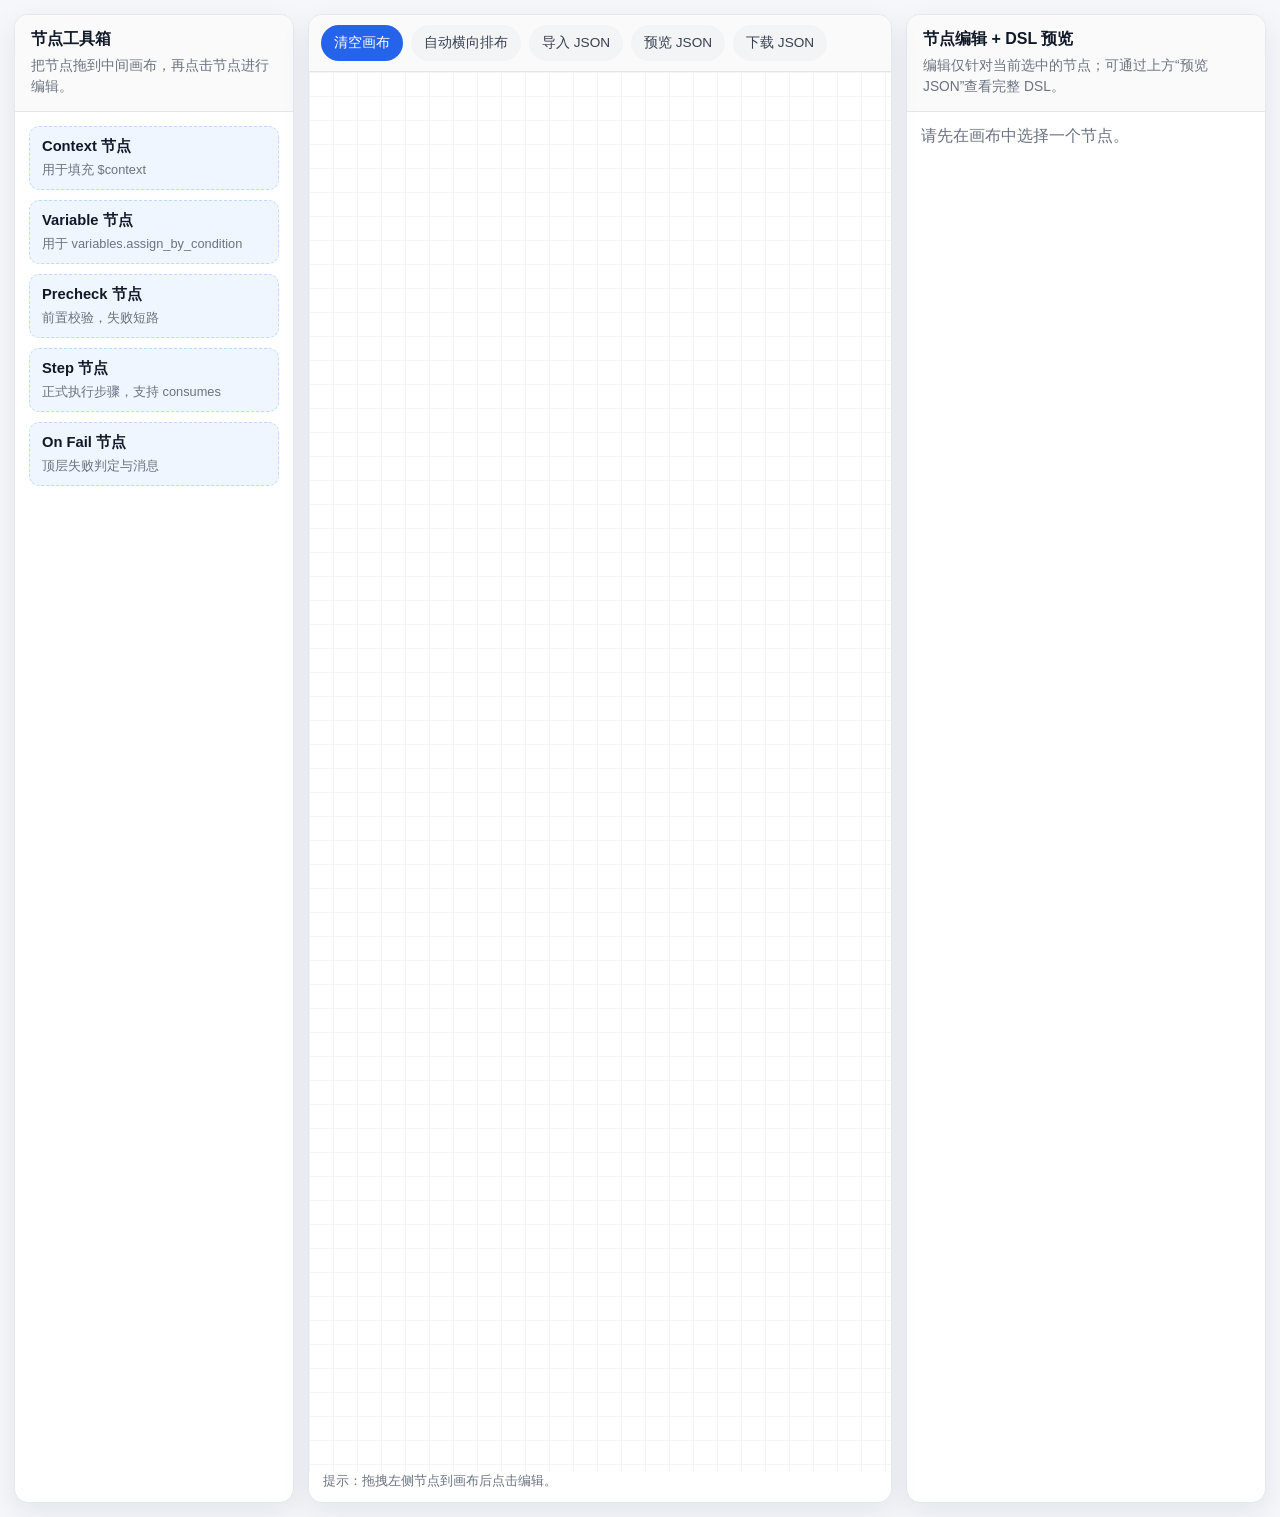
==== playground/exec_dsl_flow_designer.html @ 15d3ec34 "feat: improve flow designer horizontal layout and variable mapping" ====
<!DOCTYPE html>
<html lang="zh-CN">
<head>
  <meta charset="UTF-8" />
  <meta name="viewport" content="width=device-width, initial-scale=1.0" />
  <title>ExecDSL 流程图式设计器（实验版）</title>
  <style>
    :root {
      --bg: #f5f7fb;
      --panel: #ffffff;
      --line: #e5e7eb;
      --text: #111827;
      --muted: #6b7280;
      --accent: #2563eb;
      --accent-soft: #dbeafe;
      --danger: #dc2626;
      --success: #16a34a;
      --shadow: 0 10px 30px rgba(15, 23, 42, 0.08);
      --radius: 14px;
    }

    * { box-sizing: border-box; }

    body {
      margin: 0;
      font-family: "Inter", "PingFang SC", "Microsoft YaHei", sans-serif;
      color: var(--text);
      background: var(--bg);
    }

    .app {
      display: grid;
      grid-template-columns: 280px 1fr 360px;
      min-height: 100vh;
      gap: 14px;
      padding: 14px;
    }

    .panel {
      background: var(--panel);
      border: 1px solid var(--line);
      border-radius: var(--radius);
      box-shadow: var(--shadow);
      overflow: hidden;
    }

    .panel-head {
      padding: 14px 16px;
      border-bottom: 1px solid var(--line);
      background: #fafafa;
    }

    .panel-title {
      margin: 0;
      font-size: 1rem;
      font-weight: 700;
    }

    .panel-sub {
      margin-top: 6px;
      color: var(--muted);
      font-size: 0.86rem;
      line-height: 1.5;
    }

    .panel-body {
      padding: 14px;
      display: grid;
      gap: 10px;
    }

    .tool-item {
      border: 1px dashed #bfdbfe;
      background: #eff6ff;
      border-radius: 10px;
      padding: 10px 12px;
      cursor: grab;
      user-select: none;
      transition: transform .15s ease, box-shadow .15s ease, border-color .15s ease;
    }

    .tool-item:active { cursor: grabbing; }
    .tool-item:hover {
      transform: translateY(-1px);
      box-shadow: 0 8px 18px rgba(37, 99, 235, 0.14);
      border-color: #93c5fd;
    }

    .tool-item strong {
      display: block;
      font-size: 0.92rem;
      margin-bottom: 4px;
    }

    .tool-item span {
      color: var(--muted);
      font-size: 0.8rem;
      line-height: 1.4;
    }

    .canvas-wrap {
      position: relative;
      display: grid;
      grid-template-rows: auto 1fr;
    }

    .canvas-toolbar {
      padding: 10px 12px;
      border-bottom: 1px solid var(--line);
      display: flex;
      flex-wrap: wrap;
      gap: 8px;
      background: #fafafa;
    }

    button {
      border: 1px solid transparent;
      padding: 8px 12px;
      border-radius: 999px;
      font: inherit;
      font-size: 0.85rem;
      cursor: pointer;
      transition: transform .15s ease, opacity .15s ease, box-shadow .15s ease;
    }
    button:hover { transform: translateY(-1px); }
    button:active { transform: translateY(0); opacity: .9; }

    .btn-primary { background: var(--accent); color: #fff; }
    .btn-muted { background: #f3f4f6; color: #374151; }
    .btn-danger { background: #fee2e2; color: var(--danger); }
    .btn-primary:hover { box-shadow: 0 8px 16px rgba(37, 99, 235, 0.24); }

    #canvas {
      position: relative;
      overflow: auto;
      background-image:
        linear-gradient(#f3f4f6 1px, transparent 1px),
        linear-gradient(90deg, #f3f4f6 1px, transparent 1px);
      background-size: 24px 24px;
      min-height: calc(100vh - 170px);
    }

    #dropZone {
      position: relative;
      width: 2200px;
      height: 1400px;
    }
    #linkLayer {
      position: absolute;
      inset: 0;
      pointer-events: none;
      overflow: visible;
    }
    .flow-link {
      fill: none;
      stroke: #93c5fd;
      stroke-width: 2;
      stroke-linecap: round;
      stroke-linejoin: round;
    }

    .flow-node {
      position: absolute;
      width: 220px;
      border: 1px solid var(--line);
      border-radius: 12px;
      background: #fff;
      box-shadow: 0 6px 18px rgba(15, 23, 42, 0.08);
      cursor: grab;
      transition: box-shadow .15s ease, border-color .15s ease;
    }

    .flow-node:active { cursor: grabbing; }
    .flow-node:hover { box-shadow: 0 10px 26px rgba(15, 23, 42, 0.14); }

    .flow-node.selected {
      border-color: var(--accent);
      box-shadow: 0 0 0 3px var(--accent-soft);
    }

    .flow-node .node-head {
      padding: 8px 10px;
      border-bottom: 1px solid var(--line);
      font-size: 0.82rem;
      display: flex;
      justify-content: space-between;
      color: #1d4ed8;
      background: #eff6ff;
      border-radius: 12px 12px 0 0;
      font-weight: 700;
    }

    .flow-node .node-body {
      padding: 10px;
      display: grid;
      gap: 6px;
      font-size: 0.84rem;
    }

    .muted { color: var(--muted); }

    .field {
      display: grid;
      gap: 6px;
      margin-bottom: 10px;
    }

    .field label {
      font-size: 0.82rem;
      color: var(--muted);
      font-weight: 600;
    }

    .field input,
    .field textarea,
    .field select {
      width: 100%;
      border: 1px solid var(--line);
      border-radius: 10px;
      padding: 8px 10px;
      font: inherit;
      font-size: 0.86rem;
      resize: vertical;
      min-height: 38px;
    }

    .field textarea { min-height: 90px; line-height: 1.5; }
    .field-note {
      margin-top: 2px;
      color: var(--muted);
      font-size: 0.76rem;
      line-height: 1.5;
    }

    .field-autocomplete { position: relative; }
    .autocomplete-panel {
      display: none;
      position: absolute;
      left: 0;
      right: 0;
      top: calc(100% - 4px);
      z-index: 12;
      border: 1px solid var(--line);
      border-radius: 10px;
      background: #fff;
      box-shadow: 0 16px 28px rgba(15, 23, 42, 0.12);
      padding: 8px;
      gap: 6px;
      max-height: 180px;
      overflow: auto;
    }
    .autocomplete-panel.show { display: grid; }
    .autocomplete-item {
      border: 1px solid #dbeafe;
      background: #f8fbff;
      color: #1e3a8a;
      border-radius: 8px;
      text-align: left;
      padding: 6px 8px;
      font-size: 0.8rem;
      cursor: pointer;
    }
    .autocomplete-item:hover,
    .autocomplete-item.active {
      background: #dbeafe;
      border-color: #93c5fd;
    }
    .autocomplete-waiting {
      font-size: 0.8rem;
      color: var(--muted);
      padding: 4px 2px;
    }

    pre {
      margin: 0;
      background: #0f172a;
      color: #e2e8f0;
      border-radius: 12px;
      padding: 12px;
      font-size: 0.78rem;
      line-height: 1.5;
      max-height: 42vh;
      overflow: auto;
    }

    .status {
      font-size: 0.82rem;
      color: var(--muted);
      padding: 0 14px 12px;
    }

    .status strong { color: var(--success); }
    .status-warn strong { color: #b45309; }
  </style>
</head>
<body>
  <div class="app">
    <aside class="panel">
      <div class="panel-head">
        <h2 class="panel-title">节点工具箱</h2>
        <div class="panel-sub">把节点拖到中间画布，再点击节点进行编辑。</div>
      </div>
      <div class="panel-body" id="toolbox"></div>
    </aside>

    <main class="panel canvas-wrap">
      <div class="canvas-toolbar">
        <button class="btn-primary" id="btnReset">清空画布</button>
        <button class="btn-muted" id="btnArrange">自动横向排布</button>
        <button class="btn-muted" id="btnImport">导入 JSON</button>
        <button class="btn-muted" id="btnPreview">预览 JSON</button>
        <button class="btn-muted" id="btnExport">下载 JSON</button>
        <input type="file" id="fileImportJson" accept="application/json" style="display:none;" />
      </div>
      <section id="canvas">
        <div id="dropZone"></div>
      </section>
      <div class="status" id="statusText">提示：拖拽左侧节点到画布后点击编辑。</div>
    </main>

    <aside class="panel">
      <div class="panel-head">
        <h2 class="panel-title">节点编辑 + DSL 预览</h2>
        <div class="panel-sub">编辑仅针对当前选中的节点；可通过上方“预览 JSON”查看完整 DSL。</div>
      </div>
      <div class="panel-body" id="editorPanel">
        <div class="muted">请先在画布中选择一个节点。</div>
      </div>
    </aside>
  </div>

  <dialog id="jsonPreviewDialog" style="width:min(920px,92vw); border:1px solid #e5e7eb; border-radius:14px; padding:0; box-shadow:0 24px 48px rgba(15, 23, 42, .2);">
    <div style="padding:12px 14px; border-bottom:1px solid #e5e7eb; display:flex; justify-content:space-between; align-items:center;">
      <strong style="font-size:0.95rem;">ExecDSL JSON 预览</strong>
      <button class="btn-muted" id="btnClosePreview" style="padding:6px 10px;">关闭</button>
    </div>
    <div style="padding:12px;">
      <pre id="dslPreview" style="max-height:60vh;"></pre>
    </div>
  </dialog>

  <script>
    const NODE_DEFS = [
      { type: 'context', label: 'Context 节点', hint: '用于填充 $context', defaultTitle: '加载上下文', sqlRole: true },
      { type: 'variable', label: 'Variable 节点', hint: '用于 variables.assign_by_condition', defaultTitle: '计算变量', decisionRole: true },
      { type: 'precheck', label: 'Precheck 节点', hint: '前置校验，失败短路', defaultTitle: '前置检查', sqlRole: true },
      { type: 'step', label: 'Step 节点', hint: '正式执行步骤，支持 consumes', defaultTitle: '执行步骤', sqlRole: true },
      { type: 'on_fail', label: 'On Fail 节点', hint: '顶层失败判定与消息', defaultTitle: '最终失败判定', decisionRole: true },
    ];

    const toolbox = document.getElementById('toolbox');
    const dropZone = document.getElementById('dropZone');
    const editorPanel = document.getElementById('editorPanel');
    const dslPreview = document.getElementById('dslPreview');
    const jsonPreviewDialog = document.getElementById('jsonPreviewDialog');
    const statusText = document.getElementById('statusText');

    const state = {
      nodes: [],
      selectedId: null,
      dragNodeId: null,
      dragOffsetX: 0,
      dragOffsetY: 0,
    };

    const LAYOUT = {
      startX: 80,
      startY: 120,
      colGap: 320,
      rowGap: 170,
      maxRowsPerColumn: 5,
    };

    function makeNode(def, x, y) {
      return {
        id: makeNodeId(),
        type: def.type,
        title: def.defaultTitle,
        x,
        y,
        sql: 'SELECT 1 AS ok;',
        sqlParamsText: '{}',
        datasource: 'saas_db',
        resultMode: def.type === 'context' ? 'record' : 'records',
        decision: def.type === 'on_fail' ? 'exists($steps.some_step.some_output)' : 'exists',
        variableValue: '',
        variableDefault: '',
        failMode: 'single',
        messageCn: '',
        messageEn: '',
        divider: '',
        outputs: 'ok',
        consumes: '',
        note: '',
        stepOrder: def.type === 'step' ? getNextStepOrder() : null,
      };
    }

    function makeNodeId() {
      return `node_${Date.now()}_${Math.random().toString(16).slice(2, 7)}`;
    }

    function renderToolbox() {
      toolbox.innerHTML = '';
      NODE_DEFS.forEach((def) => {
        const card = document.createElement('div');
        card.className = 'tool-item';
        card.draggable = true;
        card.dataset.nodeType = def.type;
        card.innerHTML = `<strong>${def.label}</strong><span>${def.hint}</span>`;
        card.addEventListener('dragstart', (event) => {
          event.dataTransfer.setData('node-type', def.type);
        });
        toolbox.appendChild(card);
      });
    }

    function renderCanvas() {
      dropZone.innerHTML = '';
      const linkLayer = document.createElementNS('http://www.w3.org/2000/svg', 'svg');
      linkLayer.setAttribute('id', 'linkLayer');
      linkLayer.setAttribute('viewBox', '0 0 2200 1400');
      linkLayer.innerHTML = `
        <defs>
          <marker id="flowArrow" markerWidth="8" markerHeight="8" refX="7" refY="4" orient="auto">
            <path d="M0,0 L8,4 L0,8 z" fill="#93c5fd"></path>
          </marker>
        </defs>
      `;
      dropZone.appendChild(linkLayer);
      state.nodes.forEach((node) => {
        const el = document.createElement('article');
        el.className = `flow-node${state.selectedId === node.id ? ' selected' : ''}`;
        el.style.left = `${node.x}px`;
        el.style.top = `${node.y}px`;
        el.dataset.nodeId = node.id;
        el.innerHTML = `
          <div class="node-head">
            <span>${node.type}</span>
            <span>${node.type === 'step' && node.stepOrder ? `S${node.stepOrder}` : `#${node.id.slice(-4)}`}</span>
          </div>
          <div class="node-body">
            <strong>${escapeHtml(node.title || '(未命名节点)')}</strong>
            <div class="muted">ds: ${escapeHtml(node.datasource || '-')} / mode: ${escapeHtml(node.resultMode || '-')}</div>
            <div class="muted">outputs: ${escapeHtml(node.outputs || '无')}</div>
          </div>
        `;

        el.addEventListener('mousedown', (event) => {
          if (event.button !== 0) return;
          state.dragNodeId = node.id;
          state.dragOffsetX = event.offsetX;
          state.dragOffsetY = event.offsetY;
          selectNode(node.id);
        });

        el.addEventListener('click', () => selectNode(node.id));
        dropZone.appendChild(el);
      });
      renderLinks(linkLayer);
    }

    function selectNode(nodeId) {
      state.selectedId = nodeId;
      renderCanvas();
      renderEditor();
    }

    function renderEditor() {
      const node = state.nodes.find((item) => item.id === state.selectedId);
      if (!node) {
        editorPanel.innerHTML = '<div class="muted">请先在画布中选择一个节点。</div>';
        return;
      }

      editorPanel.innerHTML = `
        <div class="field">
          <label>节点标题</label>
          <input id="f_title" value="${escapeAttr(node.title)}" />
        </div>
        <div class="field">
          <label>类型（只读）</label>
          <input value="${node.type}" disabled />
        </div>
        ${node.type === 'step' ? `
        <div class="field">
          <label>Step 顺序</label>
          <input value="${node.stepOrder || '-'}" disabled />
          <div style="display:flex; gap:8px; flex-wrap:wrap;">
            <button class="btn-muted" id="btnStepUp">上移</button>
            <button class="btn-muted" id="btnStepDown">下移</button>
          </div>
        </div>
        ` : ''}
        ${node.type === 'context' || node.type === 'precheck' || node.type === 'step' ? `
        <div class="field">
          <label>Datasource</label>
          <input id="f_datasource" value="${escapeAttr(node.datasource || '')}" />
        </div>
        <div class="field">
          <label>Result Mode</label>
          <select id="f_result_mode">
            <option value="record" ${(node.resultMode || '') === 'record' ? 'selected' : ''}>record</option>
            <option value="records" ${(node.resultMode || '') === 'records' ? 'selected' : ''}>records</option>
          </select>
        </div>
        <div class="field field-autocomplete">
          <label>SQL</label>
          <textarea id="f_sql">${escapeHtml(node.sql)}</textarea>
          <div class="field-note">输入 <code>$</code> 可联想运行时变量路径（例如 <code>$steps.xx.yy</code>）。</div>
          <div class="autocomplete-panel" id="ac_sql"></div>
        </div>
        <div class="field">
          <label>SQL Params（JSON 对象）</label>
          <textarea id="f_sql_params">${escapeHtml(node.sqlParamsText || '{}')}</textarea>
        </div>
        ` : ''}
        <div class="field">
          <label>Decision（用于 precheck/on_fail/variable）</label>
          <input id="f_decision" value="${escapeAttr(node.decision || '')}" />
        </div>
        ${node.type === 'variable' ? `
        <div class="field">
          <label>命中条件后的赋值（value）</label>
          <input id="f_variable_value" value="${escapeAttr(node.variableValue || '')}" placeholder="例如 1000 或 \"PASS\"" />
        </div>
        <div class="field">
          <label>默认值（default）</label>
          <input id="f_variable_default" value="${escapeAttr(node.variableDefault || '')}" placeholder="例如 500" />
        </div>
        ` : ''}
        ${node.type === 'precheck' || node.type === 'on_fail' ? `
        <div class="field">
          <label>Fail Mode</label>
          <select id="f_fail_mode">
            <option value="single" ${(node.failMode || '') === 'single' ? 'selected' : ''}>single</option>
            <option value="sub_repeat" ${(node.failMode || '') === 'sub_repeat' ? 'selected' : ''}>sub_repeat</option>
            <option value="full_repeat" ${(node.failMode || '') === 'full_repeat' ? 'selected' : ''}>full_repeat</option>
          </select>
        </div>
        <div class="field">
          <label>Message CN</label>
          <textarea id="f_message_cn">${escapeHtml(node.messageCn || '')}</textarea>
        </div>
        <div class="field">
          <label>Message EN</label>
          <textarea id="f_message_en">${escapeHtml(node.messageEn || '')}</textarea>
        </div>
        <div class="field">
          <label>Divider（sub_repeat 时使用）</label>
          <input id="f_divider" value="${escapeAttr(node.divider || '')}" />
        </div>
        ` : ''}
        <div class="field">
          <label>Outputs（逗号分隔）</label>
          <input id="f_outputs" value="${escapeAttr(node.outputs)}" />
        </div>
        <div class="field field-autocomplete">
          <label>Consumes（逗号分隔 step name，可写 step_name:alias）</label>
          <input id="f_consumes" value="${escapeAttr(node.consumes)}" />
          <div class="field-note">输入时会联想已有 step 节点 name。</div>
          <div class="autocomplete-panel" id="ac_consumes"></div>
        </div>
        <div class="field">
          <label>备注</label>
          <textarea id="f_note">${escapeHtml(node.note)}</textarea>
        </div>
        <div style="display:flex; gap:8px; flex-wrap: wrap;">
          <button class="btn-primary" id="btnSaveNode">保存节点</button>
          <button class="btn-danger" id="btnDeleteNode">删除节点</button>
        </div>
      `;

      document.getElementById('btnSaveNode').addEventListener('click', () => {
        node.title = document.getElementById('f_title').value.trim();
        node.decision = document.getElementById('f_decision').value.trim();
        if (node.type === 'variable') {
          node.variableValue = document.getElementById('f_variable_value').value.trim();
          node.variableDefault = document.getElementById('f_variable_default').value.trim();
        }
        if (node.type === 'context' || node.type === 'precheck' || node.type === 'step') {
          node.sql = document.getElementById('f_sql').value;
          node.sqlParamsText = document.getElementById('f_sql_params').value.trim() || '{}';
          node.datasource = document.getElementById('f_datasource').value.trim();
          node.resultMode = document.getElementById('f_result_mode').value;
        }
        if (node.type === 'precheck' || node.type === 'on_fail') {
          node.failMode = document.getElementById('f_fail_mode').value;
          node.messageCn = document.getElementById('f_message_cn').value;
          node.messageEn = document.getElementById('f_message_en').value;
          node.divider = document.getElementById('f_divider').value.trim();
        }
        node.outputs = document.getElementById('f_outputs').value.trim();
        node.consumes = document.getElementById('f_consumes').value.trim();
        node.note = document.getElementById('f_note').value;
        renderCanvas();
        saveLocal();
        statusText.innerHTML = `<strong>已保存：</strong>${escapeHtml(node.title || node.id)}`;
      });

      document.getElementById('btnDeleteNode').addEventListener('click', () => {
        state.nodes = state.nodes.filter((item) => item.id !== node.id);
        state.selectedId = null;
        renderCanvas();
        renderEditor();
        saveLocal();
        statusText.innerHTML = '已删除节点。';
      });

      if (node.type === 'step') {
        document.getElementById('btnStepUp').addEventListener('click', () => {
          moveStepOrder(node.id, -1);
        });
        document.getElementById('btnStepDown').addEventListener('click', () => {
          moveStepOrder(node.id, 1);
        });
      }

      bindAutocompletes(node);
    }

    function getNextStepOrder() {
      const stepOrders = state.nodes
        .filter((item) => item.type === 'step' && Number.isFinite(item.stepOrder))
        .map((item) => item.stepOrder);
      if (!stepOrders.length) return 1;
      return Math.max(...stepOrders) + 1;
    }

    function getSortedSteps() {
      return state.nodes
        .filter((item) => item.type === 'step')
        .sort((left, right) => (left.stepOrder || 0) - (right.stepOrder || 0));
    }

    function moveStepOrder(nodeId, offset) {
      const steps = getSortedSteps();
      const currentIndex = steps.findIndex((item) => item.id === nodeId);
      if (currentIndex < 0) return;
      const targetIndex = currentIndex + offset;
      if (targetIndex < 0 || targetIndex >= steps.length) return;
      const currentStep = steps[currentIndex];
      const targetStep = steps[targetIndex];
      const temp = currentStep.stepOrder;
      currentStep.stepOrder = targetStep.stepOrder;
      targetStep.stepOrder = temp;
      renderCanvas();
      renderEditor();
      saveLocal();
      statusText.classList.remove('status-warn');
      statusText.innerHTML = `<strong>已调整 Step 顺序：</strong>${escapeHtml(currentStep.title || currentStep.id)}`;
    }

    function getOrderedFlowNodes() {
      const order = [];
      const pushByType = (type) => {
        state.nodes
          .filter((item) => item.type === type)
          .forEach((item) => order.push(item));
      };
      pushByType('context');
      pushByType('variable');
      pushByType('precheck');
      getSortedSteps().forEach((stepNode) => order.push(stepNode));
      pushByType('on_fail');
      return order;
    }

    function renderLinks(linkLayer) {
      const orderedNodes = getOrderedFlowNodes();
      for (let index = 0; index < orderedNodes.length - 1; index += 1) {
        const fromNode = orderedNodes[index];
        const toNode = orderedNodes[index + 1];
        const startX = fromNode.x + 220;
        const startY = fromNode.y + 54;
        const endX = toNode.x;
        const endY = toNode.y + 54;
        const midX = startX + (endX - startX) * 0.5;
        const path = document.createElementNS('http://www.w3.org/2000/svg', 'path');
        path.setAttribute('class', 'flow-link');
        path.setAttribute('marker-end', 'url(#flowArrow)');
        path.setAttribute('d', `M ${startX} ${startY} C ${midX} ${startY}, ${midX} ${endY}, ${endX} ${endY}`);
        linkLayer.appendChild(path);
      }
    }

    function bindAutocompletes(node) {
      const sqlTextarea = document.getElementById('f_sql');
      const sqlPanel = document.getElementById('ac_sql');
      const consumesInput = document.getElementById('f_consumes');
      const consumesPanel = document.getElementById('ac_consumes');

      if (!sqlTextarea || !sqlPanel) {
        return;
      }

      createAutocomplete({
        inputEl: sqlTextarea,
        panelEl: sqlPanel,
        getKeyword: () => {
          const cursor = sqlTextarea.selectionStart || 0;
          const beforeCursor = sqlTextarea.value.slice(0, cursor);
          const matched = beforeCursor.match(/[$][a-zA-Z0-9_\\.]*$/);
          return matched ? matched[0] : '';
        },
        buildOptions: (keyword) => {
          const suggestionPool = getRuntimePathSuggestions(node);
          if (!keyword) return [];
          return suggestionPool.filter((item) => item.toLowerCase().includes(keyword.toLowerCase()));
        },
        applySuggestion: (value) => {
          const cursor = sqlTextarea.selectionStart || 0;
          const beforeCursor = sqlTextarea.value.slice(0, cursor);
          const afterCursor = sqlTextarea.value.slice(cursor);
          const matched = beforeCursor.match(/[$][a-zA-Z0-9_\\.]*$/);
          if (!matched) return;
          const start = cursor - matched[0].length;
          sqlTextarea.value = `${beforeCursor.slice(0, start)}${value}${afterCursor}`;
          const nextCursor = start + value.length;
          sqlTextarea.selectionStart = nextCursor;
          sqlTextarea.selectionEnd = nextCursor;
          sqlTextarea.focus();
        },
      });

      if (consumesInput && consumesPanel) {
        createAutocomplete({
          inputEl: consumesInput,
          panelEl: consumesPanel,
          getKeyword: () => {
            const cursor = consumesInput.selectionStart || 0;
            const beforeCursor = consumesInput.value.slice(0, cursor);
            const token = beforeCursor.split(',').pop() || '';
            return token.trim();
          },
          buildOptions: (keyword) => {
            const stepIds = getStepIdSuggestions(node.id);
            return stepIds.filter((item) => item.toLowerCase().includes(keyword.toLowerCase()));
          },
          applySuggestion: (value) => {
            const cursor = consumesInput.selectionStart || 0;
            const beforeCursor = consumesInput.value.slice(0, cursor);
            const afterCursor = consumesInput.value.slice(cursor);
            const parts = beforeCursor.split(',');
            parts[parts.length - 1] = ` ${value}`;
            const nextBefore = parts.join(',').replace(/^ /, '');
            consumesInput.value = `${nextBefore}${afterCursor}`;
            const nextCursor = nextBefore.length;
            consumesInput.selectionStart = nextCursor;
            consumesInput.selectionEnd = nextCursor;
            consumesInput.focus();
          },
        });
      }
    }

    function createAutocomplete(config) {
      const {
        inputEl,
        panelEl,
        getKeyword,
        buildOptions,
        applySuggestion,
      } = config;
      let activeIndex = -1;
      let currentOptions = [];
      let waitTimer = 0;

      const hidePanel = () => {
        panelEl.classList.remove('show');
        panelEl.innerHTML = '';
        activeIndex = -1;
        currentOptions = [];
      };

      const renderWaiting = () => {
        panelEl.classList.add('show');
        panelEl.innerHTML = '<div class="autocomplete-waiting">联想中...</div>';
      };

      const renderOptions = (options) => {
        currentOptions = options;
        activeIndex = options.length ? 0 : -1;
        if (!options.length) {
          panelEl.classList.remove('show');
          panelEl.innerHTML = '';
          return;
        }
        panelEl.classList.add('show');
        panelEl.innerHTML = options
          .map((item, index) => `
            <button type="button" class="autocomplete-item${index === activeIndex ? ' active' : ''}" data-value="${escapeAttr(item)}">${escapeHtml(item)}</button>
          `)
          .join('');
        panelEl.querySelectorAll('.autocomplete-item').forEach((button, index) => {
          button.addEventListener('mousedown', (event) => {
            event.preventDefault();
            applySuggestion(options[index]);
            hidePanel();
          });
        });
      };

      const updateActiveVisual = () => {
        panelEl.querySelectorAll('.autocomplete-item').forEach((button, index) => {
          button.classList.toggle('active', index === activeIndex);
        });
      };

      const requestSuggestions = () => {
        const keyword = getKeyword();
        if (!keyword) {
          hidePanel();
          return;
        }
        renderWaiting();
        clearTimeout(waitTimer);
        waitTimer = window.setTimeout(() => {
          const options = buildOptions(keyword).slice(0, 10);
          renderOptions(options);
        }, 220);
      };

      inputEl.addEventListener('focus', requestSuggestions);
      inputEl.addEventListener('input', requestSuggestions);
      inputEl.addEventListener('blur', () => {
        window.setTimeout(hidePanel, 120);
      });
      inputEl.addEventListener('keydown', (event) => {
        if (!panelEl.classList.contains('show') || !currentOptions.length) return;
        if (event.key === 'ArrowDown') {
          event.preventDefault();
          activeIndex = (activeIndex + 1) % currentOptions.length;
          updateActiveVisual();
          return;
        }
        if (event.key === 'ArrowUp') {
          event.preventDefault();
          activeIndex = (activeIndex - 1 + currentOptions.length) % currentOptions.length;
          updateActiveVisual();
          return;
        }
        if (event.key === 'Enter') {
          event.preventDefault();
          if (activeIndex >= 0 && activeIndex < currentOptions.length) {
            applySuggestion(currentOptions[activeIndex]);
            hidePanel();
          }
          return;
        }
        if (event.key === 'Escape') {
          hidePanel();
        }
      });
    }

    function getStepIdSuggestions(currentNodeId) {
      return state.nodes
        .filter((item) => item.type === 'step' && item.id !== currentNodeId)
        .map((item, index) => normalizeNodeKey(item, index + 1));
    }

    function getRuntimePathSuggestions(currentNode) {
      const basics = [
        '$input',
        '$context',
        '$variables',
        '$steps',
      ];
      const runtimePaths = [];

      state.nodes.forEach((item, index) => {
        const nodeKey = normalizeNodeKey(item, index + 1);
        const outputFields = item.outputs
          .split(',')
          .map((value) => value.trim())
          .filter(Boolean);
        if (item.type === 'context') {
          runtimePaths.push(`$context.${nodeKey}`);
          outputFields.forEach((field) => runtimePaths.push(`$context.${nodeKey}.${field}`));
        }
        if (item.type === 'variable') {
          runtimePaths.push(`$variables.${nodeKey}`);
        }
        if (item.type === 'step') {
          runtimePaths.push(`$steps.${nodeKey}`);
          outputFields.forEach((field) => runtimePaths.push(`$steps.${nodeKey}.${field}`));
        }
      });

      if (currentNode.type !== 'step') {
        basics.push('$steps.<step_id>.<output>');
      }
      return [...new Set([...basics, ...runtimePaths])];
    }

    function normalizeNodeKey(node, fallbackIndex) {
      const rawKey = (node.title || `${node.type}_${fallbackIndex}`).trim();
      return rawKey
        .replaceAll(/\s+/g, '_')
        .replaceAll(/[^a-zA-Z0-9_]/g, '_');
    }

    function toDslObject() {
      let context = null;
      const variables = {};
      const prechecks = [];
      const steps = [];
      let onFail = null;

      state.nodes.forEach((node, index) => {
        const key = normalizeNodeKey(node, index + 1);
        const outputs = node.outputs
          .split(',')
          .map((item) => item.trim())
          .filter(Boolean);
        const sqlParams = parseJsonObjectOrEmpty(node.sqlParamsText || '{}');

        if (node.type === 'context') {
          context = {
            type: 'sql',
            datasource: node.datasource || 'saas_db',
            result_mode: node.resultMode || 'record',
            sql_template: node.sql,
            sql_params: sqlParams,
            outputs,
          };
        }

        if (node.type === 'variable') {
          const variableValue = parseInputValue(node.variableValue);
          const variableDefault = parseInputValue(node.variableDefault);
          variables[key] = {
            when: node.decision ? [{ condition: node.decision, value: variableValue }] : [],
            default: variableDefault,
          };
        }

        if (node.type === 'precheck') {
          prechecks.push({
            name: key,
            type: 'sql',
            datasource: node.datasource || 'saas_db',
            result_mode: node.resultMode || 'records',
            sql_template: node.sql,
            sql_params: sqlParams,
            on_fail: {
              decision: node.decision || 'exists',
              mode: node.failMode || 'single',
              message_cn: node.messageCn || `${key} 未通过`,
              message_en: node.messageEn || `${key} failed`,
              ...(node.divider ? { divider: node.divider } : {}),
            },
            outputs,
          });
        }

        if (node.type === 'step') {
          steps.push({
            name: key,
            type: 'sql',
            datasource: node.datasource || 'saas_db',
            result_mode: node.resultMode || 'records',
            sql_template: node.sql,
            sql_params: sqlParams,
            consumes: parseConsumesText(node.consumes),
            outputs,
            _step_order: node.stepOrder || 0,
          });
        }

        if (node.type === 'on_fail') {
          onFail = {
            decision: node.decision || 'exists($steps.some_step.some_output)',
            mode: node.failMode || 'single',
            message_cn: node.messageCn || `${key} 命中失败条件`,
            message_en: node.messageEn || `${key} failure condition matched`,
            ...(node.divider ? { divider: node.divider } : {}),
          };
        }
      });

      const sortedSteps = steps
        .sort((left, right) => left._step_order - right._step_order)
        .map((item) => {
          const { _step_order, ...stepPayload } = item;
          return stepPayload;
        });

      const result = {
        variables,
        prechecks,
        steps: sortedSteps,
        on_fail: onFail || {
          decision: 'exists($steps.some_step.some_output)',
          mode: 'single',
          message_cn: '默认失败',
          message_en: 'default failure',
        },
      };
      if (context) {
        result.context = context;
      }
      return result;
    }

    function renderDslPreview() {
      const payload = toDslObject();
      dslPreview.textContent = JSON.stringify(payload, null, 2);
    }

    function openDslPreview() {
      renderDslPreview();
      if (typeof jsonPreviewDialog.showModal === 'function') {
        jsonPreviewDialog.showModal();
      } else {
        jsonPreviewDialog.setAttribute('open', 'open');
      }
    }

    function closeDslPreview() {
      if (typeof jsonPreviewDialog.close === 'function' && jsonPreviewDialog.hasAttribute('open')) {
        jsonPreviewDialog.close();
      } else {
        jsonPreviewDialog.removeAttribute('open');
      }
    }

    function fromDslObject(payload) {
      const normalizedPayload = normalizeDslPayload(payload);
      validateDslPayload(normalizedPayload);
      const nextNodes = [];
      const pushNode = (nodeType, title, extra) => {
        nextNodes.push({
          id: makeNodeId(),
          type: nodeType,
          title: title || `${nodeType}_${nextNodes.length + 1}`,
          x: 0,
          y: 0,
          sql: extra.sql || 'SELECT 1 AS ok;',
          sqlParamsText: extra.sqlParamsText || '{}',
          datasource: extra.datasource || 'saas_db',
          resultMode: extra.resultMode || (nodeType === 'context' ? 'record' : 'records'),
          decision: extra.decision || 'exists',
          variableValue: extra.variableValue || '',
          variableDefault: extra.variableDefault || '',
          failMode: extra.failMode || 'single',
          messageCn: extra.messageCn || '',
          messageEn: extra.messageEn || '',
          divider: extra.divider || '',
          outputs: extra.outputs || '',
          consumes: extra.consumes || '',
          note: extra.note || '',
          stepOrder: Object.prototype.hasOwnProperty.call(extra, 'stepOrder')
            ? extra.stepOrder
            : (nodeType === 'step' ? nextNodes.filter((node) => node.type === 'step').length + 1 : null),
        });
      };

      const contextValue = normalizedPayload.context || null;
      if (contextValue) {
        pushNode('context', 'context', {
          sql: contextValue.sql_template || '',
          outputs: Array.isArray(contextValue.outputs) ? contextValue.outputs.join(', ') : '',
          datasource: contextValue.datasource || 'saas_db',
          resultMode: contextValue.result_mode || 'record',
          sqlParamsText: JSON.stringify(contextValue.sql_params || {}, null, 2),
        });
      }

      const variableMap = normalizedPayload.variables || {};
      Object.entries(variableMap).forEach(([key, value]) => {
        const whenItems = Array.isArray(value.when) ? value.when : [];
        const decisionText = whenItems.length ? String(whenItems[0].condition || '') : '';
        const variableValue = whenItems.length ? normalizeValueToInput(whenItems[0].value) : '';
        const variableDefault = normalizeValueToInput(value.default);
        pushNode('variable', key, {
          decision: decisionText,
          variableValue,
          variableDefault,
        });
      });

      (normalizedPayload.prechecks || []).forEach((item) => {
        pushNode('precheck', item.name || '', {
          sql: item.sql_template || '',
          decision: item.on_fail && item.on_fail.decision ? item.on_fail.decision : 'exists',
          failMode: item.on_fail && item.on_fail.mode ? item.on_fail.mode : 'single',
          messageCn: item.on_fail && item.on_fail.message_cn ? item.on_fail.message_cn : '',
          messageEn: item.on_fail && item.on_fail.message_en ? item.on_fail.message_en : '',
          divider: item.on_fail && item.on_fail.divider ? item.on_fail.divider : '',
          datasource: item.datasource || 'saas_db',
          resultMode: item.result_mode || 'records',
          sqlParamsText: JSON.stringify(item.sql_params || {}, null, 2),
          outputs: Array.isArray(item.outputs) ? item.outputs.join(', ') : '',
        });
      });

      (normalizedPayload.steps || []).forEach((item) => {
        pushNode('step', item.name || '', {
          sql: item.sql_template || '',
          outputs: Array.isArray(item.outputs) ? item.outputs.join(', ') : '',
          consumes: formatConsumesText(item.consumes),
          datasource: item.datasource || 'saas_db',
          resultMode: item.result_mode || 'records',
          sqlParamsText: JSON.stringify(item.sql_params || {}, null, 2),
          stepOrder: nextNodes.filter((node) => node.type === 'step').length + 1,
        });
      });

      if (normalizedPayload.on_fail) {
        pushNode('on_fail', 'on_fail', {
          decision: normalizedPayload.on_fail.decision || 'exists($steps.some_step.some_output)',
          failMode: normalizedPayload.on_fail.mode || 'single',
          messageCn: normalizedPayload.on_fail.message_cn || '',
          messageEn: normalizedPayload.on_fail.message_en || '',
          divider: normalizedPayload.on_fail.divider || '',
        });
      }

      return applyHorizontalLayout(nextNodes);
    }

    function saveLocal() {
      localStorage.setItem('execdsl_flow_designer_state_v1', JSON.stringify(state.nodes));
    }

    function normalizeStateNodes() {
      let stepCursor = 1;
      state.nodes = state.nodes.map((node) => {
        const safeStepOrder = node.type === 'step'
          ? (Number.isFinite(node.stepOrder) ? node.stepOrder : stepCursor)
          : null;
        const normalized = {
          ...node,
          sqlParamsText: typeof node.sqlParamsText === 'string' ? node.sqlParamsText : '{}',
          datasource: typeof node.datasource === 'string' ? node.datasource : 'saas_db',
          resultMode: typeof node.resultMode === 'string' ? node.resultMode : (node.type === 'context' ? 'record' : 'records'),
          failMode: typeof node.failMode === 'string' ? node.failMode : 'single',
          messageCn: typeof node.messageCn === 'string' ? node.messageCn : '',
          messageEn: typeof node.messageEn === 'string' ? node.messageEn : '',
          divider: typeof node.divider === 'string' ? node.divider : '',
          variableValue: typeof node.variableValue === 'string' ? node.variableValue : '',
          variableDefault: typeof node.variableDefault === 'string' ? node.variableDefault : '',
          stepOrder: safeStepOrder,
        };
        if (node.type === 'step') {
          stepCursor += 1;
        }
        return normalized;
      });
      const sortedSteps = getSortedSteps();
      sortedSteps.forEach((item, index) => {
        item.stepOrder = index + 1;
      });
    }

    function parseJsonObjectOrEmpty(rawText) {
      if (!rawText || !rawText.trim()) return {};
      const parsed = JSON.parse(rawText);
      if (!parsed || typeof parsed !== 'object' || Array.isArray(parsed)) {
        throw new Error('sql_params 必须是 JSON 对象。');
      }
      return parsed;
    }

    function parseConsumesText(rawText) {
      if (!rawText || !rawText.trim()) return [];
      return rawText
        .split(',')
        .map((item) => item.trim())
        .filter(Boolean)
        .map((token) => {
          const [rawName, rawAlias] = token.split(':').map((part) => part.trim());
          const fromPath = rawName.startsWith('$') ? rawName : `$steps.${rawName}`;
          const fallbackAlias = rawName.replace(/^\$steps\./, '').replace(/[^a-zA-Z0-9_]/g, '_');
          return {
            from: fromPath,
            alias: rawAlias || fallbackAlias || 'cte_alias',
          };
        });
    }

    function formatConsumesText(consumes) {
      if (!Array.isArray(consumes)) return '';
      return consumes
        .map((consume) => {
          const fromPath = consume && typeof consume.from === 'string' ? consume.from : '';
          const alias = consume && typeof consume.alias === 'string' ? consume.alias : '';
          const compactFrom = fromPath.replace(/^\$steps\./, '');
          if (!compactFrom) return '';
          if (alias && alias !== compactFrom) {
            return `${compactFrom}:${alias}`;
          }
          return compactFrom;
        })
        .filter(Boolean)
        .join(', ');
    }

    function normalizeDslPayload(payload) {
      if (!payload || typeof payload !== 'object' || Array.isArray(payload)) {
        throw new Error('DSL 顶层必须是对象。');
      }
      const normalized = { ...payload };
      const context = normalized.context;
      if (context && typeof context === 'object' && !Array.isArray(context) && !Object.prototype.hasOwnProperty.call(context, 'sql_template')) {
        const contextValues = Object.values(context);
        if (contextValues.length && contextValues[0] && typeof contextValues[0] === 'object') {
          normalized.context = contextValues[0];
        }
      }
      if (normalized.context && typeof normalized.context === 'object' && !Array.isArray(normalized.context)) {
        normalized.context = {
          ...normalized.context,
          sql_template: normalized.context.sql_template || normalized.context.sql || '',
          sql_params: normalized.context.sql_params || {},
        };
      }
      normalized.variables = normalizeVariables(normalized.variables || {});
      normalized.prechecks = normalizePrechecks(normalized.prechecks || []);
      normalized.steps = normalizeSteps(normalized.steps || []);
      normalized.on_fail = normalizeFailPolicy(normalized.on_fail || {});
      return normalized;
    }

    function normalizeVariables(rawVariables) {
      const normalized = {};
      Object.entries(rawVariables || {}).forEach(([name, value]) => {
        if (!value || typeof value !== 'object') return;
        if (Array.isArray(value.when) || Object.prototype.hasOwnProperty.call(value, 'default')) {
          normalized[name] = value;
          return;
        }
        const assign = value.assign_by_condition || {};
        normalized[name] = {
          when: assign.decision ? [{ condition: assign.decision, value: assign.value }] : [],
          default: Object.prototype.hasOwnProperty.call(assign, 'value') ? assign.value : null,
        };
      });
      return normalized;
    }

    function normalizeFailPolicy(rawPolicy) {
      const safePolicy = rawPolicy && typeof rawPolicy === 'object' && !Array.isArray(rawPolicy) ? rawPolicy : {};
      const message = safePolicy.message && typeof safePolicy.message === 'object' ? safePolicy.message : {};
      const normalized = {
        ...safePolicy,
        mode: safePolicy.mode || 'single',
        message_cn: safePolicy.message_cn || message.zh || '',
        message_en: safePolicy.message_en || message.en || '',
      };
      delete normalized.message;
      return normalized;
    }

    function normalizePrechecks(rawPrechecks) {
      if (!Array.isArray(rawPrechecks)) return [];
      return rawPrechecks.map((item) => ({
        ...item,
        name: item.name || item.id || '',
        sql_template: item.sql_template || item.sql || '',
        sql_params: item.sql_params || {},
        on_fail: normalizeFailPolicy(item.on_fail || {}),
      }));
    }

    function normalizeSteps(rawSteps) {
      if (!Array.isArray(rawSteps)) return [];
      return rawSteps.map((item) => ({
        ...item,
        name: item.name || item.id || '',
        sql_template: item.sql_template || item.sql || '',
        sql_params: item.sql_params || {},
        consumes: normalizeConsumes(item.consumes),
      }));
    }

    function normalizeConsumes(rawConsumes) {
      if (!Array.isArray(rawConsumes)) return [];
      return rawConsumes.map((consume) => {
        if (consume && typeof consume === 'object' && !Array.isArray(consume)) {
          return {
            from: consume.from || '',
            alias: consume.alias || 'cte_alias',
          };
        }
        if (typeof consume === 'string') {
          const compact = consume.replace(/^\$steps\./, '');
          return {
            from: consume.startsWith('$') ? consume : `$steps.${compact}`,
            alias: compact.replace(/[^a-zA-Z0-9_]/g, '_') || 'cte_alias',
          };
        }
        return { from: '', alias: 'cte_alias' };
      });
    }

    function normalizeValueToInput(value) {
      if (value === null || typeof value === 'undefined') {
        return '';
      }
      if (typeof value === 'string') {
        return value;
      }
      return JSON.stringify(value);
    }

    function parseInputValue(rawText) {
      if (!rawText || !rawText.trim()) {
        return '';
      }
      const trimmed = rawText.trim();
      try {
        return JSON.parse(trimmed);
      } catch (_error) {
        return trimmed;
      }
    }

    function applyHorizontalLayout(nodes) {
      const placedNodes = [...nodes];
      const buckets = {
        context: [],
        variable: [],
        precheck: [],
        step: [],
        on_fail: [],
      };
      placedNodes.forEach((node) => {
        if (Object.prototype.hasOwnProperty.call(buckets, node.type)) {
          buckets[node.type].push(node);
        }
      });

      buckets.step.sort((left, right) => (left.stepOrder || 0) - (right.stepOrder || 0));

      const orderedColumns = [
        buckets.context,
        buckets.variable,
        buckets.precheck,
        buckets.step,
        buckets.on_fail,
      ];

      orderedColumns.forEach((columnNodes, columnIndex) => {
        columnNodes.forEach((node, rowIndex) => {
          const wrappedColIndex = columnIndex + Math.floor(rowIndex / LAYOUT.maxRowsPerColumn);
          const wrappedRowIndex = rowIndex % LAYOUT.maxRowsPerColumn;
          node.x = LAYOUT.startX + wrappedColIndex * LAYOUT.colGap;
          node.y = LAYOUT.startY + wrappedRowIndex * LAYOUT.rowGap;
        });
      });
      return placedNodes;
    }

    function validateDslPayload(payload) {
      const allowedTopFields = ['context', 'variables', 'prechecks', 'steps', 'on_fail'];
      const unknownTopFields = Object.keys(payload).filter((key) => !allowedTopFields.includes(key));
      if (unknownTopFields.length) {
        throw new Error(`存在未知顶层字段: ${unknownTopFields.join(', ')}`);
      }
      if (!Array.isArray(payload.steps)) {
        throw new Error('steps 必须是数组。');
      }
      if (!payload.on_fail || typeof payload.on_fail !== 'object' || Array.isArray(payload.on_fail)) {
        throw new Error('on_fail 必须是对象。');
      }
      if (payload.context && (!payload.context.type || !payload.context.datasource || !payload.context.result_mode || !payload.context.sql_template)) {
        throw new Error('context 缺少必要字段（type/datasource/result_mode/sql_template）。');
      }
    }

    function loadLocal() {
      const raw = localStorage.getItem('execdsl_flow_designer_state_v1');
      if (!raw) return;
      try {
        const parsed = JSON.parse(raw);
        if (Array.isArray(parsed)) {
          state.nodes = parsed;
          normalizeStateNodes();
        }
      } catch (_error) {
        console.warn('加载本地缓存失败，已忽略。');
      }
    }

    function escapeHtml(value) {
      return (value || '')
        .replaceAll('&', '&amp;')
        .replaceAll('<', '&lt;')
        .replaceAll('>', '&gt;')
        .replaceAll('"', '&quot;')
        .replaceAll("'", '&#039;');
    }

    function escapeAttr(value) {
      return escapeHtml(value).replaceAll('\n', '&#10;');
    }

    dropZone.addEventListener('dragover', (event) => {
      event.preventDefault();
    });

    dropZone.addEventListener('drop', (event) => {
      event.preventDefault();
      const nodeType = event.dataTransfer.getData('node-type');
      const def = NODE_DEFS.find((item) => item.type === nodeType);
      if (!def) return;
      const rect = dropZone.getBoundingClientRect();
      const x = event.clientX - rect.left;
      const y = event.clientY - rect.top;
      const node = makeNode(def, Math.max(12, x - 100), Math.max(12, y - 20));
      state.nodes.push(node);
      state.selectedId = node.id;
      renderCanvas();
      renderEditor();
      saveLocal();
      statusText.innerHTML = `<strong>已添加节点：</strong>${escapeHtml(def.label)}`;
    });

    window.addEventListener('mousemove', (event) => {
      if (!state.dragNodeId) return;
      const node = state.nodes.find((item) => item.id === state.dragNodeId);
      if (!node) return;
      const rect = dropZone.getBoundingClientRect();
      node.x = Math.max(8, event.clientX - rect.left - state.dragOffsetX);
      node.y = Math.max(8, event.clientY - rect.top - state.dragOffsetY);
      renderCanvas();
    });

    window.addEventListener('mouseup', () => {
      if (state.dragNodeId) {
        saveLocal();
      }
      state.dragNodeId = null;
    });

    document.getElementById('btnReset').addEventListener('click', () => {
      state.nodes = [];
      state.selectedId = null;
      renderCanvas();
      renderEditor();
      saveLocal();
      statusText.textContent = '画布已清空。';
    });

    document.getElementById('btnArrange').addEventListener('click', () => {
      state.nodes = applyHorizontalLayout(state.nodes);
      renderCanvas();
      saveLocal();
      statusText.textContent = '已按执行阶段横向自动排布。';
    });

    document.getElementById('btnImport').addEventListener('click', () => {
      document.getElementById('fileImportJson').click();
    });

    document.getElementById('fileImportJson').addEventListener('change', async (event) => {
      const target = event.target;
      const selectedFile = target.files && target.files[0] ? target.files[0] : null;
      target.value = '';
      if (!selectedFile) return;
      try {
        const rawText = await selectedFile.text();
        const payload = JSON.parse(rawText);
        state.nodes = fromDslObject(payload);
        state.selectedId = state.nodes.length ? state.nodes[0].id : null;
        renderCanvas();
        renderEditor();
        saveLocal();
        statusText.innerHTML = `<strong>导入成功：</strong>${escapeHtml(selectedFile.name)}`;
      } catch (error) {
        statusText.classList.add('status-warn');
        statusText.innerHTML = `<strong>导入失败：</strong>${escapeHtml(error.message || 'JSON 格式不正确或结构无法解析。')}`;
      }
    });

    document.getElementById('btnPreview').addEventListener('click', () => {
      try {
        validateDslPayload(toDslObject());
        openDslPreview();
        statusText.classList.remove('status-warn');
        statusText.textContent = '已打开 JSON 预览（通过基础结构校验）。';
      } catch (error) {
        statusText.classList.add('status-warn');
        statusText.innerHTML = `<strong>校验失败：</strong>${escapeHtml(error.message || '结构不合法')}`;
      }
    });

    document.getElementById('btnClosePreview').addEventListener('click', () => {
      closeDslPreview();
    });

    document.getElementById('btnExport').addEventListener('click', () => {
      const json = JSON.stringify(toDslObject(), null, 2);
      const blob = new Blob([json], { type: 'application/json' });
      const url = URL.createObjectURL(blob);
      const a = document.createElement('a');
      a.href = url;
      a.download = 'execdsl_flow_design.json';
      a.click();
      URL.revokeObjectURL(url);
      statusText.textContent = '已下载 DSL JSON。';
    });

    loadLocal();
    renderToolbox();
    renderCanvas();
    renderEditor();
    closeDslPreview();
  </script>
</body>
</html>
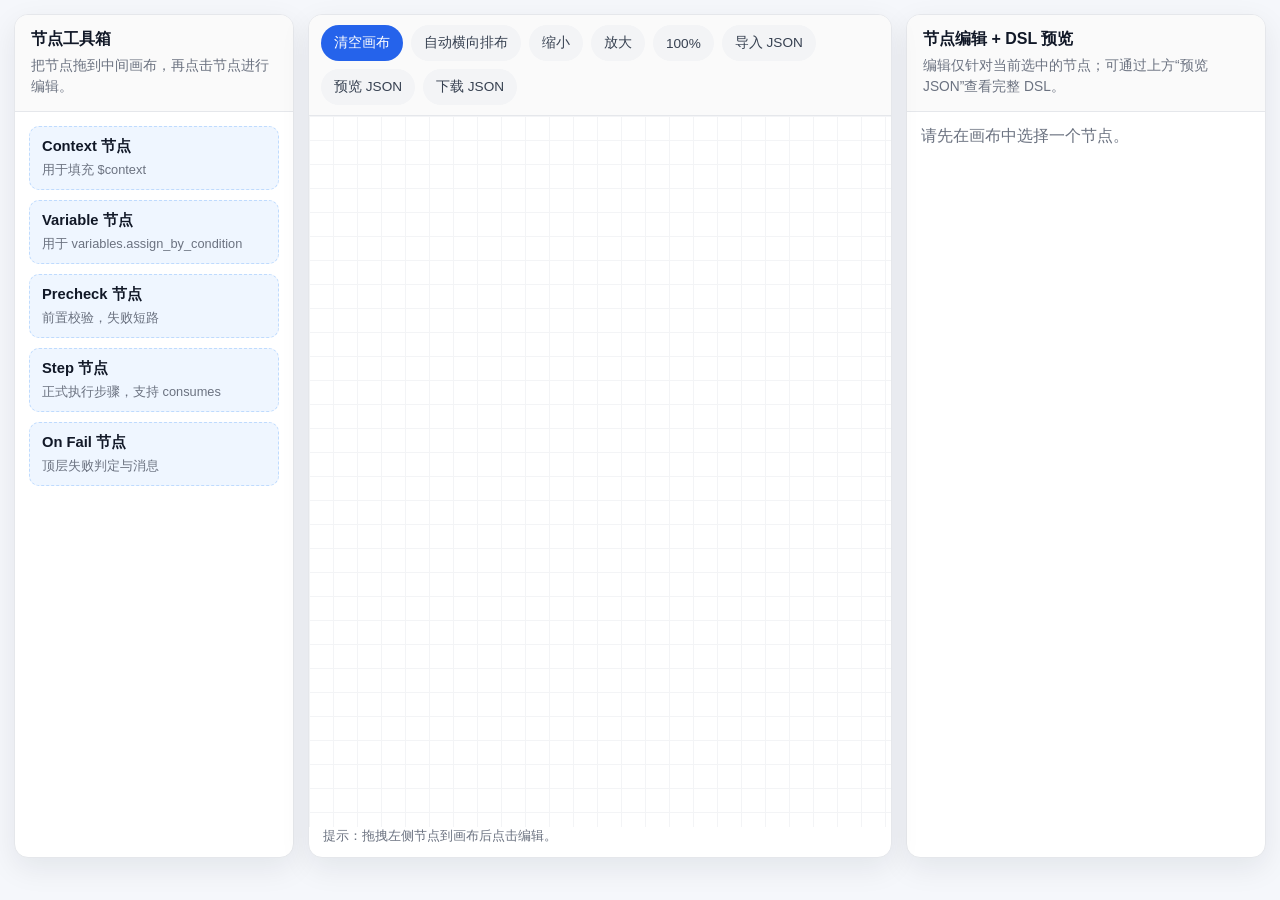
==== commit efea0aea: "feat: improve flow designer interactions" ====
--- a/playground/exec_dsl_flow_designer.html
+++ b/playground/exec_dsl_flow_designer.html
@@ -31,7 +31,7 @@
     .app {
       display: grid;
       grid-template-columns: 280px 1fr 360px;
-      min-height: 100vh;
+      height: calc(100vh - 28px);
       gap: 14px;
       padding: 14px;
     }
@@ -42,6 +42,7 @@
       border-radius: var(--radius);
       box-shadow: var(--shadow);
       overflow: hidden;
+      min-height: 0;
     }
 
     .panel-head {
@@ -102,6 +103,7 @@
       position: relative;
       display: grid;
       grid-template-rows: auto 1fr;
+      min-height: 0;
     }
 
     .canvas-toolbar {
@@ -137,13 +139,14 @@
         linear-gradient(#f3f4f6 1px, transparent 1px),
         linear-gradient(90deg, #f3f4f6 1px, transparent 1px);
       background-size: 24px 24px;
-      min-height: calc(100vh - 170px);
+      min-height: 0;
     }
 
     #dropZone {
       position: relative;
       width: 2200px;
       height: 1400px;
+      transform-origin: left top;
     }
     #linkLayer {
       position: absolute;
@@ -195,6 +198,27 @@
       display: grid;
       gap: 6px;
       font-size: 0.84rem;
+    }
+    .step-block {
+      border: 1px dashed #93c5fd;
+      border-radius: 10px;
+      background: #f8fbff;
+      padding: 8px;
+      display: grid;
+      gap: 6px;
+    }
+    .step-sub-list {
+      display: flex;
+      flex-wrap: wrap;
+      gap: 6px;
+    }
+    .step-sub-item {
+      border: 1px solid #bfdbfe;
+      border-radius: 999px;
+      background: #e0ecff;
+      color: #1e40af;
+      font-size: 0.76rem;
+      padding: 2px 8px;
     }
 
     .muted { color: var(--muted); }
@@ -307,6 +331,9 @@
       <div class="canvas-toolbar">
         <button class="btn-primary" id="btnReset">清空画布</button>
         <button class="btn-muted" id="btnArrange">自动横向排布</button>
+        <button class="btn-muted" id="btnZoomOut">缩小</button>
+        <button class="btn-muted" id="btnZoomIn">放大</button>
+        <button class="btn-muted" id="btnZoomReset">100%</button>
         <button class="btn-muted" id="btnImport">导入 JSON</button>
         <button class="btn-muted" id="btnPreview">预览 JSON</button>
         <button class="btn-muted" id="btnExport">下载 JSON</button>
@@ -361,6 +388,7 @@
       dragNodeId: null,
       dragOffsetX: 0,
       dragOffsetY: 0,
+      zoom: 1,
     };
 
     const LAYOUT = {
@@ -380,6 +408,7 @@
         y,
         sql: 'SELECT 1 AS ok;',
         sqlParamsText: '{}',
+        sqlParams: [{ key: '', value: '' }],
         datasource: 'saas_db',
         resultMode: def.type === 'context' ? 'record' : 'records',
         decision: def.type === 'on_fail' ? 'exists($steps.some_step.some_output)' : 'exists',
@@ -393,6 +422,7 @@
         consumes: '',
         note: '',
         stepOrder: def.type === 'step' ? getNextStepOrder() : null,
+        stepChildren: def.type === 'step' ? ['sql_node_1'] : [],
       };
     }
 
@@ -417,6 +447,7 @@
 
     function renderCanvas() {
       dropZone.innerHTML = '';
+      dropZone.style.transform = `scale(${state.zoom})`;
       const linkLayer = document.createElementNS('http://www.w3.org/2000/svg', 'svg');
       linkLayer.setAttribute('id', 'linkLayer');
       linkLayer.setAttribute('viewBox', '0 0 2200 1400');
@@ -443,6 +474,7 @@
             <strong>${escapeHtml(node.title || '(未命名节点)')}</strong>
             <div class="muted">ds: ${escapeHtml(node.datasource || '-')} / mode: ${escapeHtml(node.resultMode || '-')}</div>
             <div class="muted">outputs: ${escapeHtml(node.outputs || '无')}</div>
+            ${node.type === 'step' ? renderStepChildrenPreview(node) : ''}
           </div>
         `;
 
@@ -511,8 +543,9 @@
           <div class="autocomplete-panel" id="ac_sql"></div>
         </div>
         <div class="field">
-          <label>SQL Params（JSON 对象）</label>
-          <textarea id="f_sql_params">${escapeHtml(node.sqlParamsText || '{}')}</textarea>
+          <label>SQL 变量（key/value）</label>
+          <div id="f_sql_params_rows"></div>
+          <button class="btn-muted" id="btnAddSqlParam" type="button">+ 新增变量</button>
         </div>
         ` : ''}
         <div class="field">
@@ -565,11 +598,25 @@
           <label>备注</label>
           <textarea id="f_note">${escapeHtml(node.note)}</textarea>
         </div>
+        ${node.type === 'step' ? `
+        <div class="field">
+          <label>Step 块内节点</label>
+          <div id="f_step_children"></div>
+          <button class="btn-muted" id="btnAddStepChild" type="button">+ 添加块内节点</button>
+        </div>
+        ` : ''}
         <div style="display:flex; gap:8px; flex-wrap: wrap;">
           <button class="btn-primary" id="btnSaveNode">保存节点</button>
           <button class="btn-danger" id="btnDeleteNode">删除节点</button>
         </div>
       `;
+
+      if (node.type === 'context' || node.type === 'precheck' || node.type === 'step') {
+        renderSqlParamRows(node);
+      }
+      if (node.type === 'step') {
+        renderStepChildrenEditor(node);
+      }
 
       document.getElementById('btnSaveNode').addEventListener('click', () => {
         node.title = document.getElementById('f_title').value.trim();
@@ -580,7 +627,8 @@
         }
         if (node.type === 'context' || node.type === 'precheck' || node.type === 'step') {
           node.sql = document.getElementById('f_sql').value;
-          node.sqlParamsText = document.getElementById('f_sql_params').value.trim() || '{}';
+          node.sqlParams = readSqlParamRows();
+          node.sqlParamsText = JSON.stringify(sqlParamsRowsToObject(node.sqlParams));
           node.datasource = document.getElementById('f_datasource').value.trim();
           node.resultMode = document.getElementById('f_result_mode').value;
         }
@@ -593,6 +641,9 @@
         node.outputs = document.getElementById('f_outputs').value.trim();
         node.consumes = document.getElementById('f_consumes').value.trim();
         node.note = document.getElementById('f_note').value;
+        if (node.type === 'step') {
+          node.stepChildren = readStepChildrenRows();
+        }
         renderCanvas();
         saveLocal();
         statusText.innerHTML = `<strong>已保存：</strong>${escapeHtml(node.title || node.id)}`;
@@ -625,6 +676,112 @@
         .map((item) => item.stepOrder);
       if (!stepOrders.length) return 1;
       return Math.max(...stepOrders) + 1;
+    }
+
+    function renderStepChildrenPreview(node) {
+      const children = Array.isArray(node.stepChildren) ? node.stepChildren.filter(Boolean) : [];
+      if (!children.length) {
+        return '<div class="step-block"><div class="muted">块内暂无节点</div></div>';
+      }
+      return `
+        <div class="step-block">
+          <div class="muted">块内节点</div>
+          <div class="step-sub-list">
+            ${children.map((child) => `<span class="step-sub-item">${escapeHtml(child)}</span>`).join('')}
+          </div>
+        </div>
+      `;
+    }
+
+    function renderSqlParamRows(node) {
+      const rowsContainer = document.getElementById('f_sql_params_rows');
+      const addButton = document.getElementById('btnAddSqlParam');
+      if (!rowsContainer || !addButton) return;
+      const rows = Array.isArray(node.sqlParams) && node.sqlParams.length ? node.sqlParams : [{ key: '', value: '' }];
+      const drawRows = () => {
+        rowsContainer.innerHTML = rows.map((row, index) => `
+          <div style="display:grid; grid-template-columns:1fr 1fr auto; gap:6px; margin-bottom:6px;">
+            <input data-sql-key="${index}" value="${escapeAttr(row.key || '')}" placeholder="变量名，如 user_id" />
+            <input data-sql-value="${index}" value="${escapeAttr(row.value || '')}" placeholder="值，如 $input.user_id 或 100" />
+            <button class="btn-danger" type="button" data-sql-remove="${index}">删</button>
+          </div>
+        `).join('');
+        rowsContainer.querySelectorAll('[data-sql-remove]').forEach((button) => {
+          button.addEventListener('click', () => {
+            const removeIndex = Number(button.getAttribute('data-sql-remove'));
+            rows.splice(removeIndex, 1);
+            if (!rows.length) rows.push({ key: '', value: '' });
+            drawRows();
+          });
+        });
+      };
+      drawRows();
+      addButton.addEventListener('click', () => {
+        rows.push({ key: '', value: '' });
+        drawRows();
+      });
+    }
+
+    function readSqlParamRows() {
+      const keyInputs = Array.from(document.querySelectorAll('[data-sql-key]'));
+      const valueInputs = Array.from(document.querySelectorAll('[data-sql-value]'));
+      return keyInputs.map((input, index) => ({
+        key: input.value.trim(),
+        value: valueInputs[index] ? valueInputs[index].value.trim() : '',
+      }));
+    }
+
+    function sqlParamsRowsToObject(rows) {
+      const result = {};
+      rows.forEach((row) => {
+        if (!row.key) return;
+        result[row.key] = parseInputValue(row.value);
+      });
+      return result;
+    }
+
+    function objectToSqlParamsRows(rawObject) {
+      if (!rawObject || typeof rawObject !== 'object' || Array.isArray(rawObject)) {
+        return [{ key: '', value: '' }];
+      }
+      const entries = Object.entries(rawObject).map(([key, value]) => ({
+        key,
+        value: normalizeValueToInput(value),
+      }));
+      return entries.length ? entries : [{ key: '', value: '' }];
+    }
+
+    function renderStepChildrenEditor(node) {
+      const wrapper = document.getElementById('f_step_children');
+      const addButton = document.getElementById('btnAddStepChild');
+      if (!wrapper || !addButton) return;
+      const rows = Array.isArray(node.stepChildren) && node.stepChildren.length ? node.stepChildren : [''];
+      const drawRows = () => {
+        wrapper.innerHTML = rows.map((child, index) => `
+          <div style="display:grid; grid-template-columns:1fr auto; gap:6px; margin-bottom:6px;">
+            <input data-step-child="${index}" value="${escapeAttr(child || '')}" placeholder="例如 fetch_rate_sql" />
+            <button class="btn-danger" type="button" data-step-child-remove="${index}">删</button>
+          </div>
+        `).join('');
+        wrapper.querySelectorAll('[data-step-child-remove]').forEach((button) => {
+          button.addEventListener('click', () => {
+            const removeIndex = Number(button.getAttribute('data-step-child-remove'));
+            rows.splice(removeIndex, 1);
+            if (!rows.length) rows.push('');
+            drawRows();
+          });
+        });
+      };
+      drawRows();
+      addButton.addEventListener('click', () => {
+        rows.push('');
+        drawRows();
+      });
+    }
+
+    function readStepChildrenRows() {
+      const rows = Array.from(document.querySelectorAll('[data-step-child]'));
+      return rows.map((item) => item.value.trim()).filter(Boolean);
     }
 
     function getSortedSteps() {
@@ -700,7 +857,7 @@
         getKeyword: () => {
           const cursor = sqlTextarea.selectionStart || 0;
           const beforeCursor = sqlTextarea.value.slice(0, cursor);
-          const matched = beforeCursor.match(/[$][a-zA-Z0-9_\\.]*$/);
+          const matched = beforeCursor.match(/[$][a-zA-Z0-9_.]*$/);
           return matched ? matched[0] : '';
         },
         buildOptions: (keyword) => {
@@ -712,7 +869,7 @@
           const cursor = sqlTextarea.selectionStart || 0;
           const beforeCursor = sqlTextarea.value.slice(0, cursor);
           const afterCursor = sqlTextarea.value.slice(cursor);
-          const matched = beforeCursor.match(/[$][a-zA-Z0-9_\\.]*$/);
+          const matched = beforeCursor.match(/[$][a-zA-Z0-9_.]*$/);
           if (!matched) return;
           const start = cursor - matched[0].length;
           sqlTextarea.value = `${beforeCursor.slice(0, start)}${value}${afterCursor}`;
@@ -914,7 +1071,9 @@
           .split(',')
           .map((item) => item.trim())
           .filter(Boolean);
-        const sqlParams = parseJsonObjectOrEmpty(node.sqlParamsText || '{}');
+        const sqlParams = Array.isArray(node.sqlParams)
+          ? sqlParamsRowsToObject(node.sqlParams)
+          : parseJsonObjectOrEmpty(node.sqlParamsText || '{}');
 
         if (node.type === 'context') {
           context = {
@@ -965,6 +1124,7 @@
             sql_params: sqlParams,
             consumes: parseConsumesText(node.consumes),
             outputs,
+            nodes: Array.isArray(node.stepChildren) ? node.stepChildren.filter(Boolean) : [],
             _step_order: node.stepOrder || 0,
           });
         }
@@ -1039,6 +1199,7 @@
           y: 0,
           sql: extra.sql || 'SELECT 1 AS ok;',
           sqlParamsText: extra.sqlParamsText || '{}',
+          sqlParams: Array.isArray(extra.sqlParams) ? extra.sqlParams : objectToSqlParamsRows(parseJsonObjectOrEmpty(extra.sqlParamsText || '{}')),
           datasource: extra.datasource || 'saas_db',
           resultMode: extra.resultMode || (nodeType === 'context' ? 'record' : 'records'),
           decision: extra.decision || 'exists',
@@ -1051,6 +1212,7 @@
           outputs: extra.outputs || '',
           consumes: extra.consumes || '',
           note: extra.note || '',
+          stepChildren: Array.isArray(extra.stepChildren) ? extra.stepChildren : (nodeType === 'step' ? ['sql_node_1'] : []),
           stepOrder: Object.prototype.hasOwnProperty.call(extra, 'stepOrder')
             ? extra.stepOrder
             : (nodeType === 'step' ? nextNodes.filter((node) => node.type === 'step').length + 1 : null),
@@ -1065,6 +1227,7 @@
           datasource: contextValue.datasource || 'saas_db',
           resultMode: contextValue.result_mode || 'record',
           sqlParamsText: JSON.stringify(contextValue.sql_params || {}, null, 2),
+          sqlParams: objectToSqlParamsRows(contextValue.sql_params || {}),
         });
       }
 
@@ -1092,6 +1255,7 @@
           datasource: item.datasource || 'saas_db',
           resultMode: item.result_mode || 'records',
           sqlParamsText: JSON.stringify(item.sql_params || {}, null, 2),
+          sqlParams: objectToSqlParamsRows(item.sql_params || {}),
           outputs: Array.isArray(item.outputs) ? item.outputs.join(', ') : '',
         });
       });
@@ -1104,6 +1268,8 @@
           datasource: item.datasource || 'saas_db',
           resultMode: item.result_mode || 'records',
           sqlParamsText: JSON.stringify(item.sql_params || {}, null, 2),
+          sqlParams: objectToSqlParamsRows(item.sql_params || {}),
+          stepChildren: Array.isArray(item.nodes) ? item.nodes.map((child) => String(child || '').trim()).filter(Boolean) : ['sql_node_1'],
           stepOrder: nextNodes.filter((node) => node.type === 'step').length + 1,
         });
       });
@@ -1134,6 +1300,7 @@
         const normalized = {
           ...node,
           sqlParamsText: typeof node.sqlParamsText === 'string' ? node.sqlParamsText : '{}',
+          sqlParams: Array.isArray(node.sqlParams) ? node.sqlParams : objectToSqlParamsRows(parseJsonObjectOrEmpty(typeof node.sqlParamsText === 'string' ? node.sqlParamsText : '{}')),
           datasource: typeof node.datasource === 'string' ? node.datasource : 'saas_db',
           resultMode: typeof node.resultMode === 'string' ? node.resultMode : (node.type === 'context' ? 'record' : 'records'),
           failMode: typeof node.failMode === 'string' ? node.failMode : 'single',
@@ -1142,6 +1309,7 @@
           divider: typeof node.divider === 'string' ? node.divider : '',
           variableValue: typeof node.variableValue === 'string' ? node.variableValue : '',
           variableDefault: typeof node.variableDefault === 'string' ? node.variableDefault : '',
+          stepChildren: Array.isArray(node.stepChildren) ? node.stepChildren : (node.type === 'step' ? ['sql_node_1'] : []),
           stepOrder: safeStepOrder,
         };
         if (node.type === 'step') {
@@ -1398,6 +1566,14 @@
       return escapeHtml(value).replaceAll('\n', '&#10;');
     }
 
+    function getCanvasPointByEvent(event) {
+      const rect = dropZone.getBoundingClientRect();
+      return {
+        x: (event.clientX - rect.left) / state.zoom,
+        y: (event.clientY - rect.top) / state.zoom,
+      };
+    }
+
     dropZone.addEventListener('dragover', (event) => {
       event.preventDefault();
     });
@@ -1407,9 +1583,9 @@
       const nodeType = event.dataTransfer.getData('node-type');
       const def = NODE_DEFS.find((item) => item.type === nodeType);
       if (!def) return;
-      const rect = dropZone.getBoundingClientRect();
-      const x = event.clientX - rect.left;
-      const y = event.clientY - rect.top;
+      const point = getCanvasPointByEvent(event);
+      const x = point.x;
+      const y = point.y;
       const node = makeNode(def, Math.max(12, x - 100), Math.max(12, y - 20));
       state.nodes.push(node);
       state.selectedId = node.id;
@@ -1423,9 +1599,9 @@
       if (!state.dragNodeId) return;
       const node = state.nodes.find((item) => item.id === state.dragNodeId);
       if (!node) return;
-      const rect = dropZone.getBoundingClientRect();
-      node.x = Math.max(8, event.clientX - rect.left - state.dragOffsetX);
-      node.y = Math.max(8, event.clientY - rect.top - state.dragOffsetY);
+      const point = getCanvasPointByEvent(event);
+      node.x = Math.max(8, point.x - state.dragOffsetX);
+      node.y = Math.max(8, point.y - state.dragOffsetY);
       renderCanvas();
     });
 
@@ -1450,6 +1626,22 @@
       renderCanvas();
       saveLocal();
       statusText.textContent = '已按执行阶段横向自动排布。';
+    });
+
+    function updateZoom(nextZoom) {
+      state.zoom = Math.min(1.8, Math.max(0.45, nextZoom));
+      renderCanvas();
+      statusText.textContent = `画布缩放：${Math.round(state.zoom * 100)}%`;
+    }
+
+    document.getElementById('btnZoomIn').addEventListener('click', () => {
+      updateZoom(state.zoom + 0.1);
+    });
+    document.getElementById('btnZoomOut').addEventListener('click', () => {
+      updateZoom(state.zoom - 0.1);
+    });
+    document.getElementById('btnZoomReset').addEventListener('click', () => {
+      updateZoom(1);
     });
 
     document.getElementById('btnImport').addEventListener('click', () => {
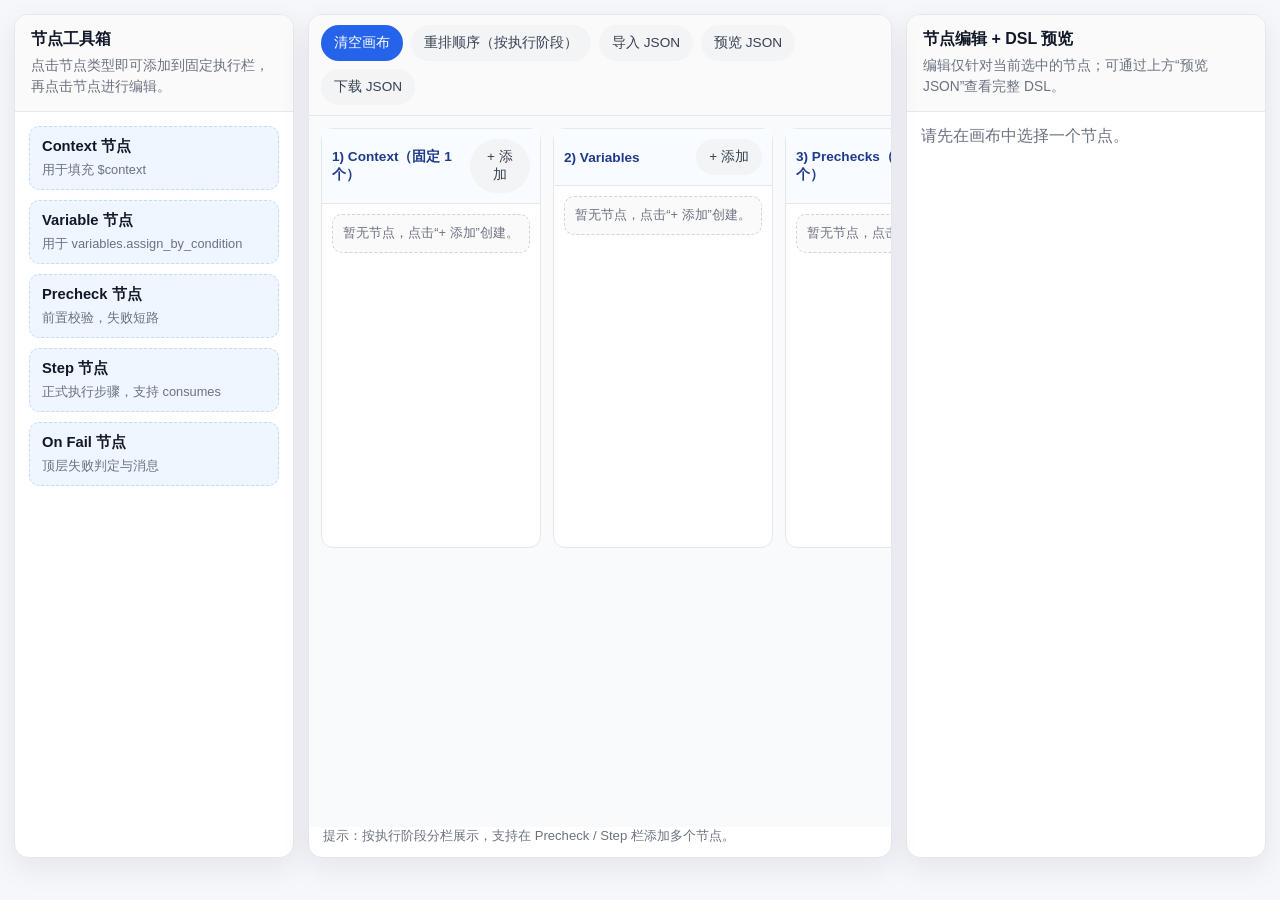
==== commit a2a081cf: "feat: switch flow designer canvas to fixed multi-lane layout" ====
--- a/playground/exec_dsl_flow_designer.html
+++ b/playground/exec_dsl_flow_designer.html
@@ -75,12 +75,12 @@
       background: #eff6ff;
       border-radius: 10px;
       padding: 10px 12px;
-      cursor: grab;
+      cursor: pointer;
       user-select: none;
       transition: transform .15s ease, box-shadow .15s ease, border-color .15s ease;
     }
 
-    .tool-item:active { cursor: grabbing; }
+    .tool-item:active { cursor: pointer; }
     .tool-item:hover {
       transform: translateY(-1px);
       box-shadow: 0 8px 18px rgba(37, 99, 235, 0.14);
@@ -135,45 +135,66 @@
     #canvas {
       position: relative;
       overflow: auto;
-      background-image:
-        linear-gradient(#f3f4f6 1px, transparent 1px),
-        linear-gradient(90deg, #f3f4f6 1px, transparent 1px);
-      background-size: 24px 24px;
       min-height: 0;
+      background: #f8fafc;
     }
 
     #dropZone {
+      display: grid;
+      grid-template-columns: repeat(5, minmax(220px, 1fr));
+      gap: 12px;
+      padding: 12px;
+      align-items: start;
+    }
+
+    .flow-lane {
+      border: 1px solid var(--line);
+      border-radius: 12px;
+      background: #fff;
+      min-height: 420px;
+      display: grid;
+      grid-template-rows: auto 1fr;
+    }
+    .flow-lane-head {
+      padding: 10px;
+      border-bottom: 1px solid var(--line);
+      background: #f8fbff;
+      display: flex;
+      justify-content: space-between;
+      align-items: center;
+      gap: 8px;
+    }
+    .flow-lane-head strong {
+      font-size: 0.85rem;
+      color: #1e3a8a;
+    }
+    .flow-lane-body {
+      padding: 10px;
+      display: grid;
+      gap: 8px;
+      align-content: start;
+    }
+    .lane-empty {
+      color: var(--muted);
+      font-size: 0.8rem;
+      border: 1px dashed #d1d5db;
+      border-radius: 10px;
+      padding: 10px;
+      text-align: center;
+      background: #fafafa;
+    }
+
+    .flow-node {
       position: relative;
-      width: 2200px;
-      height: 1400px;
-      transform-origin: left top;
-    }
-    #linkLayer {
-      position: absolute;
-      inset: 0;
-      pointer-events: none;
-      overflow: visible;
-    }
-    .flow-link {
-      fill: none;
-      stroke: #93c5fd;
-      stroke-width: 2;
-      stroke-linecap: round;
-      stroke-linejoin: round;
-    }
-
-    .flow-node {
-      position: absolute;
-      width: 220px;
+      width: 100%;
       border: 1px solid var(--line);
       border-radius: 12px;
       background: #fff;
       box-shadow: 0 6px 18px rgba(15, 23, 42, 0.08);
-      cursor: grab;
+      cursor: pointer;
       transition: box-shadow .15s ease, border-color .15s ease;
     }
 
-    .flow-node:active { cursor: grabbing; }
     .flow-node:hover { box-shadow: 0 10px 26px rgba(15, 23, 42, 0.14); }
 
     .flow-node.selected {
@@ -322,7 +343,7 @@
     <aside class="panel">
       <div class="panel-head">
         <h2 class="panel-title">节点工具箱</h2>
-        <div class="panel-sub">把节点拖到中间画布，再点击节点进行编辑。</div>
+        <div class="panel-sub">点击节点类型即可添加到固定执行栏，再点击节点进行编辑。</div>
       </div>
       <div class="panel-body" id="toolbox"></div>
     </aside>
@@ -330,10 +351,7 @@
     <main class="panel canvas-wrap">
       <div class="canvas-toolbar">
         <button class="btn-primary" id="btnReset">清空画布</button>
-        <button class="btn-muted" id="btnArrange">自动横向排布</button>
-        <button class="btn-muted" id="btnZoomOut">缩小</button>
-        <button class="btn-muted" id="btnZoomIn">放大</button>
-        <button class="btn-muted" id="btnZoomReset">100%</button>
+        <button class="btn-muted" id="btnArrange">重排顺序（按执行阶段）</button>
         <button class="btn-muted" id="btnImport">导入 JSON</button>
         <button class="btn-muted" id="btnPreview">预览 JSON</button>
         <button class="btn-muted" id="btnExport">下载 JSON</button>
@@ -342,7 +360,7 @@
       <section id="canvas">
         <div id="dropZone"></div>
       </section>
-      <div class="status" id="statusText">提示：拖拽左侧节点到画布后点击编辑。</div>
+      <div class="status" id="statusText">提示：按执行阶段分栏展示，支持在 Precheck / Step 栏添加多个节点。</div>
     </main>
 
     <aside class="panel">
@@ -376,6 +394,7 @@
     ];
 
     const toolbox = document.getElementById('toolbox');
+    const canvas = document.getElementById('canvas');
     const dropZone = document.getElementById('dropZone');
     const editorPanel = document.getElementById('editorPanel');
     const dslPreview = document.getElementById('dslPreview');
@@ -385,19 +404,9 @@
     const state = {
       nodes: [],
       selectedId: null,
-      dragNodeId: null,
-      dragOffsetX: 0,
-      dragOffsetY: 0,
-      zoom: 1,
     };
 
-    const LAYOUT = {
-      startX: 80,
-      startY: 120,
-      colGap: 320,
-      rowGap: 170,
-      maxRowsPerColumn: 5,
-    };
+    const FIXED_TYPES = new Set(['context', 'on_fail']);
 
     function makeNode(def, x, y) {
       return {
@@ -435,61 +444,94 @@
       NODE_DEFS.forEach((def) => {
         const card = document.createElement('div');
         card.className = 'tool-item';
-        card.draggable = true;
-        card.dataset.nodeType = def.type;
         card.innerHTML = `<strong>${def.label}</strong><span>${def.hint}</span>`;
-        card.addEventListener('dragstart', (event) => {
-          event.dataTransfer.setData('node-type', def.type);
-        });
+        card.addEventListener('click', () => addNodeByType(def.type));
         toolbox.appendChild(card);
       });
     }
 
     function renderCanvas() {
       dropZone.innerHTML = '';
-      dropZone.style.transform = `scale(${state.zoom})`;
-      const linkLayer = document.createElementNS('http://www.w3.org/2000/svg', 'svg');
-      linkLayer.setAttribute('id', 'linkLayer');
-      linkLayer.setAttribute('viewBox', '0 0 2200 1400');
-      linkLayer.innerHTML = `
-        <defs>
-          <marker id="flowArrow" markerWidth="8" markerHeight="8" refX="7" refY="4" orient="auto">
-            <path d="M0,0 L8,4 L0,8 z" fill="#93c5fd"></path>
-          </marker>
-        </defs>
-      `;
-      dropZone.appendChild(linkLayer);
-      state.nodes.forEach((node) => {
-        const el = document.createElement('article');
-        el.className = `flow-node${state.selectedId === node.id ? ' selected' : ''}`;
-        el.style.left = `${node.x}px`;
-        el.style.top = `${node.y}px`;
-        el.dataset.nodeId = node.id;
-        el.innerHTML = `
-          <div class="node-head">
-            <span>${node.type}</span>
-            <span>${node.type === 'step' && node.stepOrder ? `S${node.stepOrder}` : `#${node.id.slice(-4)}`}</span>
+      const lanes = [
+        { type: 'context', label: '1) Context（固定 1 个）' },
+        { type: 'variable', label: '2) Variables' },
+        { type: 'precheck', label: '3) Prechecks（可多个）' },
+        { type: 'step', label: '4) Steps（可多个）' },
+        { type: 'on_fail', label: '5) On Fail（固定 1 个）' },
+      ];
+
+      lanes.forEach((lane) => {
+        const laneEl = document.createElement('section');
+        laneEl.className = 'flow-lane';
+        laneEl.innerHTML = `
+          <div class="flow-lane-head">
+            <strong>${lane.label}</strong>
+            <button class="btn-muted" data-add-type="${lane.type}" type="button">+ 添加</button>
           </div>
-          <div class="node-body">
-            <strong>${escapeHtml(node.title || '(未命名节点)')}</strong>
-            <div class="muted">ds: ${escapeHtml(node.datasource || '-')} / mode: ${escapeHtml(node.resultMode || '-')}</div>
-            <div class="muted">outputs: ${escapeHtml(node.outputs || '无')}</div>
-            ${node.type === 'step' ? renderStepChildrenPreview(node) : ''}
-          </div>
+          <div class="flow-lane-body" data-lane-body="${lane.type}"></div>
         `;
-
-        el.addEventListener('mousedown', (event) => {
-          if (event.button !== 0) return;
-          state.dragNodeId = node.id;
-          state.dragOffsetX = event.offsetX;
-          state.dragOffsetY = event.offsetY;
-          selectNode(node.id);
-        });
-
-        el.addEventListener('click', () => selectNode(node.id));
-        dropZone.appendChild(el);
-      });
-      renderLinks(linkLayer);
+        const addBtn = laneEl.querySelector('[data-add-type]');
+        addBtn.addEventListener('click', () => addNodeByType(lane.type));
+        dropZone.appendChild(laneEl);
+      });
+
+      const laneNodeMap = {
+        context: state.nodes.filter((item) => item.type === 'context'),
+        variable: state.nodes.filter((item) => item.type === 'variable'),
+        precheck: state.nodes.filter((item) => item.type === 'precheck'),
+        step: getSortedSteps(),
+        on_fail: state.nodes.filter((item) => item.type === 'on_fail'),
+      };
+
+      Object.entries(laneNodeMap).forEach(([laneType, laneNodes]) => {
+        const laneBody = dropZone.querySelector(`[data-lane-body="${laneType}"]`);
+        if (!laneBody) return;
+        if (!laneNodes.length) {
+          laneBody.innerHTML = '<div class="lane-empty">暂无节点，点击“+ 添加”创建。</div>';
+          return;
+        }
+        laneNodes.forEach((node, index) => {
+          const nodeRank = node.type === 'step' ? `S${node.stepOrder || index + 1}` : `#${index + 1}`;
+          const el = document.createElement('article');
+          el.className = `flow-node${state.selectedId === node.id ? ' selected' : ''}`;
+          el.dataset.nodeId = node.id;
+          el.innerHTML = `
+            <div class="node-head">
+              <span>${node.type}</span>
+              <span>${nodeRank}</span>
+            </div>
+            <div class="node-body">
+              <strong>${escapeHtml(node.title || '(未命名节点)')}</strong>
+              <div class="muted">ds: ${escapeHtml(node.datasource || '-')} / mode: ${escapeHtml(node.resultMode || '-')}</div>
+              <div class="muted">outputs: ${escapeHtml(node.outputs || '无')}</div>
+              ${node.type === 'step' ? renderStepChildrenPreview(node) : ''}
+            </div>
+          `;
+          el.addEventListener('click', () => selectNode(node.id));
+          laneBody.appendChild(el);
+        });
+      });
+    }
+
+    function addNodeByType(nodeType) {
+      const def = NODE_DEFS.find((item) => item.type === nodeType);
+      if (!def) return;
+      if (FIXED_TYPES.has(nodeType) && state.nodes.some((item) => item.type === nodeType)) {
+        statusText.classList.add('status-warn');
+        statusText.innerHTML = `<strong>${escapeHtml(nodeType)}</strong> 顶层仅允许 1 个节点。`;
+        return;
+      }
+      const node = makeNode(def, 0, 0);
+      state.nodes.push(node);
+      if (node.type === 'step') {
+        applyStepVerticalLayout();
+      }
+      state.selectedId = node.id;
+      renderCanvas();
+      renderEditor();
+      saveLocal();
+      statusText.classList.remove('status-warn');
+      statusText.innerHTML = `<strong>已添加节点：</strong>${escapeHtml(def.label)}`;
     }
 
     function selectNode(nodeId) {
@@ -538,7 +580,7 @@
         </div>
         <div class="field field-autocomplete">
           <label>SQL</label>
-          <textarea id="f_sql">${escapeHtml(node.sql)}</textarea>
+          <textarea id="f_sql" data-ref-autocomplete="true">${escapeHtml(node.sql)}</textarea>
           <div class="field-note">输入 <code>$</code> 可联想运行时变量路径（例如 <code>$steps.xx.yy</code>）。</div>
           <div class="autocomplete-panel" id="ac_sql"></div>
         </div>
@@ -550,16 +592,16 @@
         ` : ''}
         <div class="field">
           <label>Decision（用于 precheck/on_fail/variable）</label>
-          <input id="f_decision" value="${escapeAttr(node.decision || '')}" />
+          <input id="f_decision" data-ref-autocomplete="true" value="${escapeAttr(node.decision || '')}" />
         </div>
         ${node.type === 'variable' ? `
         <div class="field">
           <label>命中条件后的赋值（value）</label>
-          <input id="f_variable_value" value="${escapeAttr(node.variableValue || '')}" placeholder="例如 1000 或 \"PASS\"" />
+          <input id="f_variable_value" data-ref-autocomplete="true" value="${escapeAttr(node.variableValue || '')}" placeholder="例如 1000 或 \"PASS\"" />
         </div>
         <div class="field">
           <label>默认值（default）</label>
-          <input id="f_variable_default" value="${escapeAttr(node.variableDefault || '')}" placeholder="例如 500" />
+          <input id="f_variable_default" data-ref-autocomplete="true" value="${escapeAttr(node.variableDefault || '')}" placeholder="例如 500" />
         </div>
         ` : ''}
         ${node.type === 'precheck' || node.type === 'on_fail' ? `
@@ -573,11 +615,11 @@
         </div>
         <div class="field">
           <label>Message CN</label>
-          <textarea id="f_message_cn">${escapeHtml(node.messageCn || '')}</textarea>
+          <textarea id="f_message_cn" data-ref-autocomplete="true">${escapeHtml(node.messageCn || '')}</textarea>
         </div>
         <div class="field">
           <label>Message EN</label>
-          <textarea id="f_message_en">${escapeHtml(node.messageEn || '')}</textarea>
+          <textarea id="f_message_en" data-ref-autocomplete="true">${escapeHtml(node.messageEn || '')}</textarea>
         </div>
         <div class="field">
           <label>Divider（sub_repeat 时使用）</label>
@@ -651,6 +693,7 @@
 
       document.getElementById('btnDeleteNode').addEventListener('click', () => {
         state.nodes = state.nodes.filter((item) => item.id !== node.id);
+        applyStepVerticalLayout();
         state.selectedId = null;
         renderCanvas();
         renderEditor();
@@ -801,6 +844,7 @@
       const temp = currentStep.stepOrder;
       currentStep.stepOrder = targetStep.stepOrder;
       targetStep.stepOrder = temp;
+      applyStepVerticalLayout();
       renderCanvas();
       renderEditor();
       saveLocal();
@@ -808,37 +852,11 @@
       statusText.innerHTML = `<strong>已调整 Step 顺序：</strong>${escapeHtml(currentStep.title || currentStep.id)}`;
     }
 
-    function getOrderedFlowNodes() {
-      const order = [];
-      const pushByType = (type) => {
-        state.nodes
-          .filter((item) => item.type === type)
-          .forEach((item) => order.push(item));
-      };
-      pushByType('context');
-      pushByType('variable');
-      pushByType('precheck');
-      getSortedSteps().forEach((stepNode) => order.push(stepNode));
-      pushByType('on_fail');
-      return order;
-    }
-
-    function renderLinks(linkLayer) {
-      const orderedNodes = getOrderedFlowNodes();
-      for (let index = 0; index < orderedNodes.length - 1; index += 1) {
-        const fromNode = orderedNodes[index];
-        const toNode = orderedNodes[index + 1];
-        const startX = fromNode.x + 220;
-        const startY = fromNode.y + 54;
-        const endX = toNode.x;
-        const endY = toNode.y + 54;
-        const midX = startX + (endX - startX) * 0.5;
-        const path = document.createElementNS('http://www.w3.org/2000/svg', 'path');
-        path.setAttribute('class', 'flow-link');
-        path.setAttribute('marker-end', 'url(#flowArrow)');
-        path.setAttribute('d', `M ${startX} ${startY} C ${midX} ${startY}, ${midX} ${endY}, ${endX} ${endY}`);
-        linkLayer.appendChild(path);
-      }
+    function applyStepVerticalLayout() {
+      const steps = getSortedSteps();
+      steps.forEach((stepNode, index) => {
+        stepNode.stepOrder = index + 1;
+      });
     }
 
     function bindAutocompletes(node) {
@@ -847,38 +865,36 @@
       const consumesInput = document.getElementById('f_consumes');
       const consumesPanel = document.getElementById('ac_consumes');
 
-      if (!sqlTextarea || !sqlPanel) {
-        return;
-      }
-
-      createAutocomplete({
-        inputEl: sqlTextarea,
-        panelEl: sqlPanel,
-        getKeyword: () => {
-          const cursor = sqlTextarea.selectionStart || 0;
-          const beforeCursor = sqlTextarea.value.slice(0, cursor);
-          const matched = beforeCursor.match(/[$][a-zA-Z0-9_.]*$/);
-          return matched ? matched[0] : '';
-        },
-        buildOptions: (keyword) => {
-          const suggestionPool = getRuntimePathSuggestions(node);
-          if (!keyword) return [];
-          return suggestionPool.filter((item) => item.toLowerCase().includes(keyword.toLowerCase()));
-        },
-        applySuggestion: (value) => {
-          const cursor = sqlTextarea.selectionStart || 0;
-          const beforeCursor = sqlTextarea.value.slice(0, cursor);
-          const afterCursor = sqlTextarea.value.slice(cursor);
-          const matched = beforeCursor.match(/[$][a-zA-Z0-9_.]*$/);
-          if (!matched) return;
-          const start = cursor - matched[0].length;
-          sqlTextarea.value = `${beforeCursor.slice(0, start)}${value}${afterCursor}`;
-          const nextCursor = start + value.length;
-          sqlTextarea.selectionStart = nextCursor;
-          sqlTextarea.selectionEnd = nextCursor;
-          sqlTextarea.focus();
-        },
-      });
+      if (sqlTextarea && sqlPanel) {
+        createAutocomplete({
+          inputEl: sqlTextarea,
+          panelEl: sqlPanel,
+          getKeyword: () => {
+            const cursor = sqlTextarea.selectionStart || 0;
+            const beforeCursor = sqlTextarea.value.slice(0, cursor);
+            const matched = beforeCursor.match(/[$][a-zA-Z0-9_.]*$/);
+            return matched ? matched[0] : '';
+          },
+          buildOptions: (keyword) => {
+            const suggestionPool = getRuntimePathSuggestions(node);
+            if (!keyword) return [];
+            return suggestionPool.filter((item) => item.toLowerCase().includes(keyword.toLowerCase()));
+          },
+          applySuggestion: (value) => {
+            const cursor = sqlTextarea.selectionStart || 0;
+            const beforeCursor = sqlTextarea.value.slice(0, cursor);
+            const afterCursor = sqlTextarea.value.slice(cursor);
+            const matched = beforeCursor.match(/[$][a-zA-Z0-9_.]*$/);
+            if (!matched) return;
+            const start = cursor - matched[0].length;
+            sqlTextarea.value = `${beforeCursor.slice(0, start)}${value}${afterCursor}`;
+            const nextCursor = start + value.length;
+            sqlTextarea.selectionStart = nextCursor;
+            sqlTextarea.selectionEnd = nextCursor;
+            sqlTextarea.focus();
+          },
+        });
+      }
 
       if (consumesInput && consumesPanel) {
         createAutocomplete({
@@ -909,6 +925,154 @@
           },
         });
       }
+      bindRuntimeAutocomplete(node);
+    }
+
+    const runtimeAutocompleteEl = document.createElement('div');
+    runtimeAutocompleteEl.className = 'autocomplete-panel';
+    runtimeAutocompleteEl.style.position = 'fixed';
+    runtimeAutocompleteEl.style.left = '0';
+    runtimeAutocompleteEl.style.top = '0';
+    runtimeAutocompleteEl.style.width = 'min(420px, 80vw)';
+    runtimeAutocompleteEl.style.display = 'none';
+    runtimeAutocompleteEl.style.zIndex = '60';
+    document.body.appendChild(runtimeAutocompleteEl);
+    const runtimeAutocompleteState = {
+      target: null,
+      matches: [],
+      activeIndex: 0,
+      range: null,
+    };
+
+    function getReferenceRange(target) {
+      const start = target.selectionStart || 0;
+      const end = target.selectionEnd || 0;
+      if (start !== end) return null;
+      const value = target.value || '';
+      let tokenStart = start;
+      while (tokenStart > 0 && /[\$.\w]/.test(value[tokenStart - 1])) {
+        tokenStart -= 1;
+      }
+      let tokenEnd = start;
+      while (tokenEnd < value.length && /[\$.\w]/.test(value[tokenEnd])) {
+        tokenEnd += 1;
+      }
+      const token = value.slice(tokenStart, tokenEnd);
+      if (!token.startsWith('$')) return null;
+      return { start: tokenStart, end: tokenEnd, token };
+    }
+
+    function hideRuntimeAutocomplete() {
+      runtimeAutocompleteState.target = null;
+      runtimeAutocompleteState.matches = [];
+      runtimeAutocompleteState.activeIndex = 0;
+      runtimeAutocompleteState.range = null;
+      runtimeAutocompleteEl.style.display = 'none';
+      runtimeAutocompleteEl.innerHTML = '';
+    }
+
+    function renderRuntimeAutocomplete() {
+      runtimeAutocompleteEl.innerHTML = runtimeAutocompleteState.matches
+        .map((item, index) => `
+          <button type="button" class="autocomplete-item${index === runtimeAutocompleteState.activeIndex ? ' active' : ''}" data-ac-index="${index}">
+            ${escapeHtml(item)}
+          </button>
+        `)
+        .join('');
+      runtimeAutocompleteEl.style.display = runtimeAutocompleteState.matches.length ? 'grid' : 'none';
+      runtimeAutocompleteEl.querySelectorAll('[data-ac-index]').forEach((button) => {
+        button.addEventListener('mousedown', (event) => {
+          event.preventDefault();
+          const index = Number(button.getAttribute('data-ac-index'));
+          applyRuntimeAutocomplete(index);
+        });
+      });
+    }
+
+    function applyRuntimeAutocomplete(index) {
+      const match = runtimeAutocompleteState.matches[index];
+      const target = runtimeAutocompleteState.target;
+      const range = runtimeAutocompleteState.range;
+      if (!match || !target || !range) {
+        hideRuntimeAutocomplete();
+        return;
+      }
+      const value = target.value || '';
+      target.value = `${value.slice(0, range.start)}${match}${value.slice(range.end)}`;
+      const nextCaret = range.start + match.length;
+      target.focus();
+      target.setSelectionRange(nextCaret, nextCaret);
+      hideRuntimeAutocomplete();
+    }
+
+    function positionRuntimeAutocomplete(target) {
+      const rect = target.getBoundingClientRect();
+      runtimeAutocompleteEl.style.left = `${Math.max(12, rect.left)}px`;
+      runtimeAutocompleteEl.style.top = `${Math.min(window.innerHeight - 20, rect.bottom + 8)}px`;
+    }
+
+    function bindRuntimeAutocomplete(currentNode) {
+      const updateAutocomplete = (target) => {
+        if (!(target instanceof HTMLInputElement || target instanceof HTMLTextAreaElement)) {
+          hideRuntimeAutocomplete();
+          return;
+        }
+        if (target.dataset.refAutocomplete !== 'true') {
+          hideRuntimeAutocomplete();
+          return;
+        }
+        const range = getReferenceRange(target);
+        if (!range) {
+          hideRuntimeAutocomplete();
+          return;
+        }
+        const token = range.token.toLowerCase();
+        const matches = getRuntimePathSuggestions(currentNode)
+          .filter((item) => item.toLowerCase().startsWith(token))
+          .slice(0, 12);
+        if (!matches.length) {
+          hideRuntimeAutocomplete();
+          return;
+        }
+        runtimeAutocompleteState.target = target;
+        runtimeAutocompleteState.matches = matches;
+        runtimeAutocompleteState.activeIndex = 0;
+        runtimeAutocompleteState.range = range;
+        positionRuntimeAutocomplete(target);
+        renderRuntimeAutocomplete();
+      };
+
+      editorPanel.querySelectorAll('[data-ref-autocomplete="true"]').forEach((inputEl) => {
+        inputEl.addEventListener('focus', () => updateAutocomplete(inputEl));
+        inputEl.addEventListener('input', () => updateAutocomplete(inputEl));
+        inputEl.addEventListener('click', () => updateAutocomplete(inputEl));
+        inputEl.addEventListener('blur', () => {
+          window.setTimeout(hideRuntimeAutocomplete, 120);
+        });
+        inputEl.addEventListener('keydown', (event) => {
+          if (!runtimeAutocompleteState.matches.length || runtimeAutocompleteState.target !== inputEl) return;
+          if (event.key === 'ArrowDown') {
+            event.preventDefault();
+            runtimeAutocompleteState.activeIndex = (runtimeAutocompleteState.activeIndex + 1) % runtimeAutocompleteState.matches.length;
+            renderRuntimeAutocomplete();
+            return;
+          }
+          if (event.key === 'ArrowUp') {
+            event.preventDefault();
+            runtimeAutocompleteState.activeIndex = (runtimeAutocompleteState.activeIndex - 1 + runtimeAutocompleteState.matches.length) % runtimeAutocompleteState.matches.length;
+            renderRuntimeAutocomplete();
+            return;
+          }
+          if (event.key === 'Enter') {
+            event.preventDefault();
+            applyRuntimeAutocomplete(runtimeAutocompleteState.activeIndex);
+            return;
+          }
+          if (event.key === 'Escape') {
+            hideRuntimeAutocomplete();
+          }
+        });
+      });
     }
 
     function createAutocomplete(config) {
@@ -1028,7 +1192,7 @@
 
       state.nodes.forEach((item, index) => {
         const nodeKey = normalizeNodeKey(item, index + 1);
-        const outputFields = item.outputs
+        const outputFields = (item.outputs || '')
           .split(',')
           .map((value) => value.trim())
           .filter(Boolean);
@@ -1321,6 +1485,7 @@
       sortedSteps.forEach((item, index) => {
         item.stepOrder = index + 1;
       });
+      applyStepVerticalLayout();
     }
 
     function parseJsonObjectOrEmpty(rawText) {
@@ -1488,36 +1653,11 @@
 
     function applyHorizontalLayout(nodes) {
       const placedNodes = [...nodes];
-      const buckets = {
-        context: [],
-        variable: [],
-        precheck: [],
-        step: [],
-        on_fail: [],
-      };
-      placedNodes.forEach((node) => {
-        if (Object.prototype.hasOwnProperty.call(buckets, node.type)) {
-          buckets[node.type].push(node);
-        }
-      });
-
-      buckets.step.sort((left, right) => (left.stepOrder || 0) - (right.stepOrder || 0));
-
-      const orderedColumns = [
-        buckets.context,
-        buckets.variable,
-        buckets.precheck,
-        buckets.step,
-        buckets.on_fail,
-      ];
-
-      orderedColumns.forEach((columnNodes, columnIndex) => {
-        columnNodes.forEach((node, rowIndex) => {
-          const wrappedColIndex = columnIndex + Math.floor(rowIndex / LAYOUT.maxRowsPerColumn);
-          const wrappedRowIndex = rowIndex % LAYOUT.maxRowsPerColumn;
-          node.x = LAYOUT.startX + wrappedColIndex * LAYOUT.colGap;
-          node.y = LAYOUT.startY + wrappedRowIndex * LAYOUT.rowGap;
-        });
+      const stepNodes = placedNodes
+        .filter((item) => item.type === 'step')
+        .sort((left, right) => (left.stepOrder || 0) - (right.stepOrder || 0));
+      stepNodes.forEach((stepNode, index) => {
+        stepNode.stepOrder = index + 1;
       });
       return placedNodes;
     }
@@ -1566,52 +1706,6 @@
       return escapeHtml(value).replaceAll('\n', '&#10;');
     }
 
-    function getCanvasPointByEvent(event) {
-      const rect = dropZone.getBoundingClientRect();
-      return {
-        x: (event.clientX - rect.left) / state.zoom,
-        y: (event.clientY - rect.top) / state.zoom,
-      };
-    }
-
-    dropZone.addEventListener('dragover', (event) => {
-      event.preventDefault();
-    });
-
-    dropZone.addEventListener('drop', (event) => {
-      event.preventDefault();
-      const nodeType = event.dataTransfer.getData('node-type');
-      const def = NODE_DEFS.find((item) => item.type === nodeType);
-      if (!def) return;
-      const point = getCanvasPointByEvent(event);
-      const x = point.x;
-      const y = point.y;
-      const node = makeNode(def, Math.max(12, x - 100), Math.max(12, y - 20));
-      state.nodes.push(node);
-      state.selectedId = node.id;
-      renderCanvas();
-      renderEditor();
-      saveLocal();
-      statusText.innerHTML = `<strong>已添加节点：</strong>${escapeHtml(def.label)}`;
-    });
-
-    window.addEventListener('mousemove', (event) => {
-      if (!state.dragNodeId) return;
-      const node = state.nodes.find((item) => item.id === state.dragNodeId);
-      if (!node) return;
-      const point = getCanvasPointByEvent(event);
-      node.x = Math.max(8, point.x - state.dragOffsetX);
-      node.y = Math.max(8, point.y - state.dragOffsetY);
-      renderCanvas();
-    });
-
-    window.addEventListener('mouseup', () => {
-      if (state.dragNodeId) {
-        saveLocal();
-      }
-      state.dragNodeId = null;
-    });
-
     document.getElementById('btnReset').addEventListener('click', () => {
       state.nodes = [];
       state.selectedId = null;
@@ -1625,23 +1719,7 @@
       state.nodes = applyHorizontalLayout(state.nodes);
       renderCanvas();
       saveLocal();
-      statusText.textContent = '已按执行阶段横向自动排布。';
-    });
-
-    function updateZoom(nextZoom) {
-      state.zoom = Math.min(1.8, Math.max(0.45, nextZoom));
-      renderCanvas();
-      statusText.textContent = `画布缩放：${Math.round(state.zoom * 100)}%`;
-    }
-
-    document.getElementById('btnZoomIn').addEventListener('click', () => {
-      updateZoom(state.zoom + 0.1);
-    });
-    document.getElementById('btnZoomOut').addEventListener('click', () => {
-      updateZoom(state.zoom - 0.1);
-    });
-    document.getElementById('btnZoomReset').addEventListener('click', () => {
-      updateZoom(1);
+      statusText.textContent = '已按执行阶段重排节点顺序。';
     });
 
     document.getElementById('btnImport').addEventListener('click', () => {
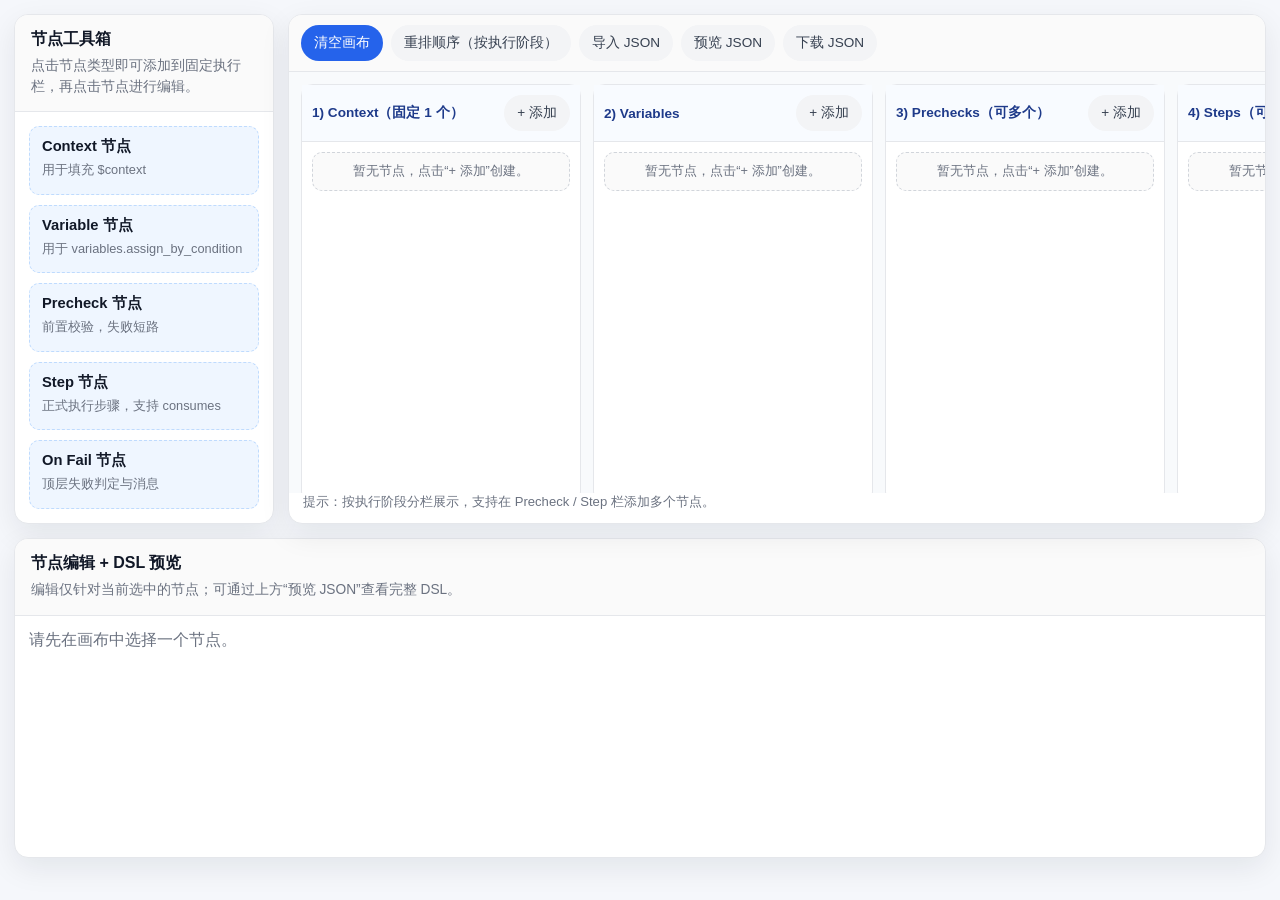
==== commit f0705408: "fix: correct flow designer panel scrolling and layout" ====
--- a/playground/exec_dsl_flow_designer.html
+++ b/playground/exec_dsl_flow_designer.html
@@ -30,13 +30,15 @@
 
     .app {
       display: grid;
-      grid-template-columns: 280px 1fr 360px;
+      grid-template-columns: minmax(240px, 280px) minmax(0, 1fr) minmax(320px, 380px);
       height: calc(100vh - 28px);
       gap: 14px;
       padding: 14px;
     }
 
     .panel {
+      display: grid;
+      grid-template-rows: auto minmax(0, 1fr);
       background: var(--panel);
       border: 1px solid var(--line);
       border-radius: var(--radius);
@@ -68,6 +70,8 @@
       padding: 14px;
       display: grid;
       gap: 10px;
+      min-height: 0;
+      overflow: auto;
     }
 
     .tool-item {
@@ -102,7 +106,7 @@
     .canvas-wrap {
       position: relative;
       display: grid;
-      grid-template-rows: auto 1fr;
+      grid-template-rows: auto minmax(0, 1fr) auto;
       min-height: 0;
     }
 
@@ -141,10 +145,12 @@
 
     #dropZone {
       display: grid;
-      grid-template-columns: repeat(5, minmax(220px, 1fr));
+      grid-template-columns: repeat(5, minmax(240px, 280px));
       gap: 12px;
       padding: 12px;
       align-items: start;
+      min-width: 100%;
+      width: max-content;
     }
 
     .flow-lane {
@@ -336,6 +342,23 @@
 
     .status strong { color: var(--success); }
     .status-warn strong { color: #b45309; }
+
+    @media (max-width: 1500px) {
+      .app {
+        grid-template-columns: 260px minmax(0, 1fr) 340px;
+      }
+    }
+
+    @media (max-width: 1280px) {
+      .app {
+        grid-template-columns: minmax(220px, 260px) minmax(0, 1fr);
+      }
+
+      .app > aside:last-child {
+        grid-column: 1 / -1;
+        min-height: 320px;
+      }
+    }
   </style>
 </head>
 <body>
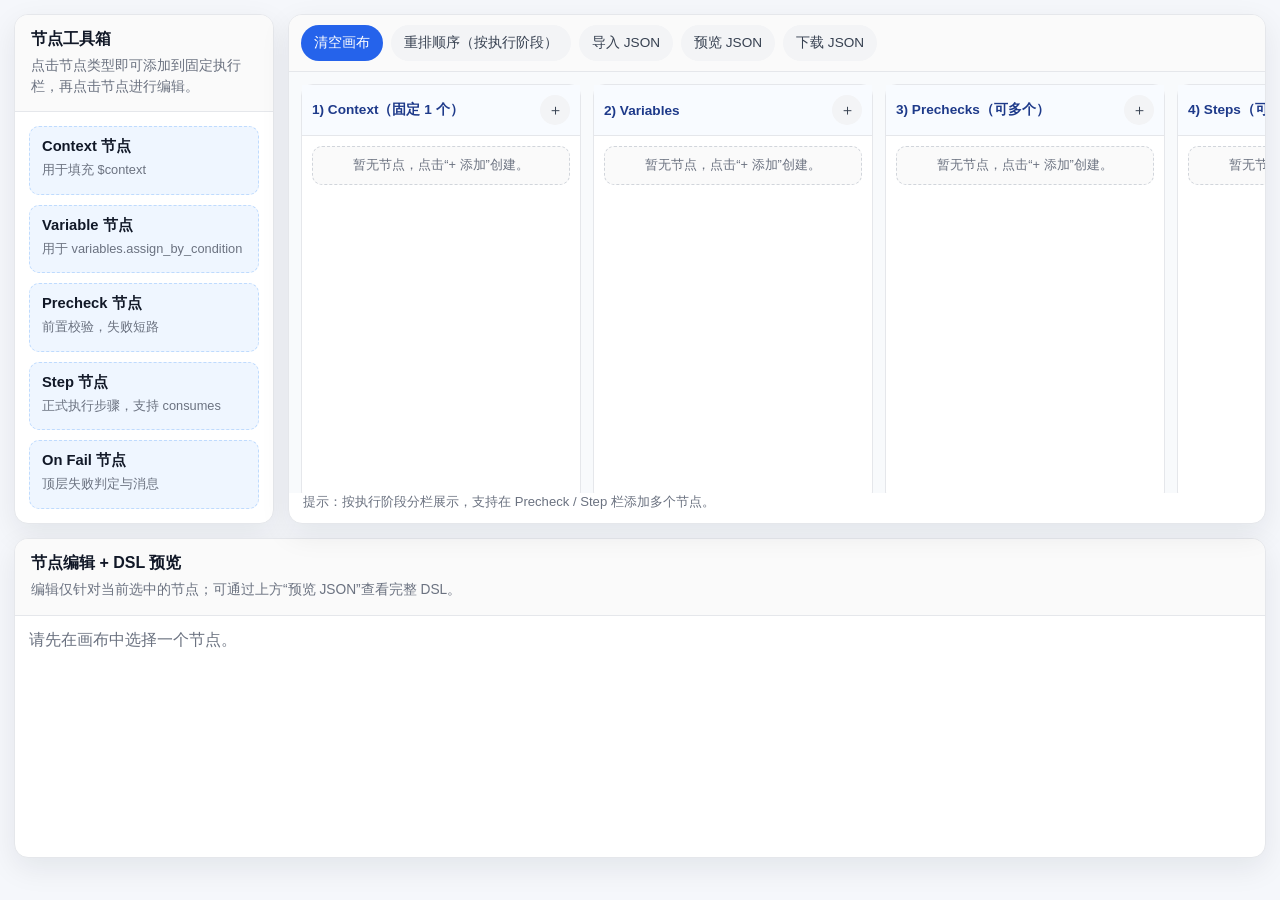
==== commit 32f42635: "refactor: simplify step editor and iconize actions in playground" ====
--- a/playground/exec_dsl_flow_designer.html
+++ b/playground/exec_dsl_flow_designer.html
@@ -219,33 +219,63 @@
       border-radius: 12px 12px 0 0;
       font-weight: 700;
     }
+    .flow-node .node-head span {
+      min-width: 0;
+      overflow-wrap: anywhere;
+      word-break: break-word;
+    }
+    .flow-node .node-head span:first-child {
+      flex: 1 1 auto;
+      padding-right: 8px;
+    }
+    .flow-node .node-head span:last-child {
+      flex: 0 0 auto;
+      white-space: nowrap;
+    }
 
     .flow-node .node-body {
       padding: 10px;
       display: grid;
       gap: 6px;
       font-size: 0.84rem;
-    }
-    .step-block {
-      border: 1px dashed #93c5fd;
-      border-radius: 10px;
-      background: #f8fbff;
-      padding: 8px;
-      display: grid;
+      min-width: 0;
+      overflow-wrap: anywhere;
+      word-break: break-word;
+    }
+    .flow-node .node-body strong,
+    .flow-node .node-body .muted,
+    .step-sub-item {
+      overflow-wrap: anywhere;
+      word-break: break-word;
+    }
+    .node-head-actions {
+      display: inline-flex;
+      align-items: center;
       gap: 6px;
     }
-    .step-sub-list {
-      display: flex;
-      flex-wrap: wrap;
-      gap: 6px;
-    }
-    .step-sub-item {
-      border: 1px solid #bfdbfe;
-      border-radius: 999px;
-      background: #e0ecff;
-      color: #1e40af;
-      font-size: 0.76rem;
-      padding: 2px 8px;
+    .node-delete-btn {
+      border: 1px solid #fecaca;
+      background: #fff1f2;
+      color: #b91c1c;
+      border-radius: 8px;
+      font-size: 0.72rem;
+      padding: 2px 6px;
+      cursor: pointer;
+      line-height: 1.2;
+    }
+    .node-delete-btn:hover {
+      background: #ffe4e6;
+    }
+    .icon-btn {
+      min-width: 30px;
+      height: 30px;
+      border-radius: 50%;
+      display: inline-flex;
+      align-items: center;
+      justify-content: center;
+      font-size: 0.94rem;
+      padding: 0;
+      line-height: 1;
     }
 
     .muted { color: var(--muted); }
@@ -431,6 +461,16 @@
 
     const FIXED_TYPES = new Set(['context', 'on_fail']);
 
+    function getDefaultDecisionByNodeType(nodeType) {
+      if (nodeType === 'on_fail') {
+        return 'exists($steps.some_step.some_output)';
+      }
+      if (nodeType === 'precheck') {
+        return 'exists';
+      }
+      return '';
+    }
+
     function makeNode(def, x, y) {
       return {
         id: makeNodeId(),
@@ -443,7 +483,7 @@
         sqlParams: [{ key: '', value: '' }],
         datasource: 'saas_db',
         resultMode: def.type === 'context' ? 'record' : 'records',
-        decision: def.type === 'on_fail' ? 'exists($steps.some_step.some_output)' : 'exists',
+        decision: getDefaultDecisionByNodeType(def.type),
         variableValue: '',
         variableDefault: '',
         failMode: 'single',
@@ -452,9 +492,7 @@
         divider: '',
         outputs: 'ok',
         consumes: '',
-        note: '',
         stepOrder: def.type === 'step' ? getNextStepOrder() : null,
-        stepChildren: def.type === 'step' ? ['sql_node_1'] : [],
       };
     }
 
@@ -489,7 +527,7 @@
         laneEl.innerHTML = `
           <div class="flow-lane-head">
             <strong>${lane.label}</strong>
-            <button class="btn-muted" data-add-type="${lane.type}" type="button">+ 添加</button>
+            <button class="btn-muted icon-btn" data-add-type="${lane.type}" type="button" title="新增 ${lane.type} 节点" aria-label="新增 ${lane.type} 节点">＋</button>
           </div>
           <div class="flow-lane-body" data-lane-body="${lane.type}"></div>
         `;
@@ -521,16 +559,25 @@
           el.innerHTML = `
             <div class="node-head">
               <span>${node.type}</span>
-              <span>${nodeRank}</span>
+              <span class="node-head-actions">
+                <span>${nodeRank}</span>
+                <button class="node-delete-btn icon-btn" type="button" data-node-delete="${node.id}" title="删除节点" aria-label="删除节点">🗑</button>
+              </span>
             </div>
             <div class="node-body">
               <strong>${escapeHtml(node.title || '(未命名节点)')}</strong>
               <div class="muted">ds: ${escapeHtml(node.datasource || '-')} / mode: ${escapeHtml(node.resultMode || '-')}</div>
               <div class="muted">outputs: ${escapeHtml(node.outputs || '无')}</div>
-              ${node.type === 'step' ? renderStepChildrenPreview(node) : ''}
             </div>
           `;
           el.addEventListener('click', () => selectNode(node.id));
+          const deleteButton = el.querySelector('[data-node-delete]');
+          if (deleteButton) {
+            deleteButton.addEventListener('click', (event) => {
+              event.stopPropagation();
+              deleteNodeById(node.id);
+            });
+          }
           laneBody.appendChild(el);
         });
       });
@@ -610,7 +657,7 @@
         <div class="field">
           <label>SQL 变量（key/value）</label>
           <div id="f_sql_params_rows"></div>
-          <button class="btn-muted" id="btnAddSqlParam" type="button">+ 新增变量</button>
+          <button class="btn-muted icon-btn" id="btnAddSqlParam" type="button" title="新增 SQL 变量" aria-label="新增 SQL 变量">＋</button>
         </div>
         ` : ''}
         <div class="field">
@@ -658,32 +705,9 @@
           <input id="f_consumes" value="${escapeAttr(node.consumes)}" />
           <div class="field-note">输入时会联想已有 step 节点 name。</div>
           <div class="autocomplete-panel" id="ac_consumes"></div>
-        </div>
-        <div class="field">
-          <label>备注</label>
-          <textarea id="f_note">${escapeHtml(node.note)}</textarea>
-        </div>
-        ${node.type === 'step' ? `
-        <div class="field">
-          <label>Step 块内节点</label>
-          <div id="f_step_children"></div>
-          <button class="btn-muted" id="btnAddStepChild" type="button">+ 添加块内节点</button>
-        </div>
-        ` : ''}
-        <div style="display:flex; gap:8px; flex-wrap: wrap;">
-          <button class="btn-primary" id="btnSaveNode">保存节点</button>
-          <button class="btn-danger" id="btnDeleteNode">删除节点</button>
-        </div>
-      `;
-
-      if (node.type === 'context' || node.type === 'precheck' || node.type === 'step') {
-        renderSqlParamRows(node);
-      }
-      if (node.type === 'step') {
-        renderStepChildrenEditor(node);
-      }
-
-      document.getElementById('btnSaveNode').addEventListener('click', () => {
+        </div>      `;
+
+      const persistEditorNode = () => {
         node.title = document.getElementById('f_title').value.trim();
         node.decision = document.getElementById('f_decision').value.trim();
         if (node.type === 'variable') {
@@ -705,23 +729,33 @@
         }
         node.outputs = document.getElementById('f_outputs').value.trim();
         node.consumes = document.getElementById('f_consumes').value.trim();
-        node.note = document.getElementById('f_note').value;
-        if (node.type === 'step') {
-          node.stepChildren = readStepChildrenRows();
-        }
         renderCanvas();
         saveLocal();
-        statusText.innerHTML = `<strong>已保存：</strong>${escapeHtml(node.title || node.id)}`;
-      });
-
-      document.getElementById('btnDeleteNode').addEventListener('click', () => {
-        state.nodes = state.nodes.filter((item) => item.id !== node.id);
-        applyStepVerticalLayout();
-        state.selectedId = null;
-        renderCanvas();
-        renderEditor();
-        saveLocal();
-        statusText.innerHTML = '已删除节点。';
+        statusText.classList.remove('status-warn');
+        statusText.innerHTML = `<strong>已自动保存：</strong>${escapeHtml(node.title || node.id)}`;
+      };
+
+      if (node.type === 'context' || node.type === 'precheck' || node.type === 'step') {
+        renderSqlParamRows(node, persistEditorNode);
+      }
+      [
+        'f_title',
+        'f_decision',
+        'f_variable_value',
+        'f_variable_default',
+        'f_sql',
+        'f_datasource',
+        'f_result_mode',
+        'f_fail_mode',
+        'f_message_cn',
+        'f_message_en',
+        'f_divider',
+        'f_outputs',
+        'f_consumes',
+      ].forEach((elementId) => {
+        const input = document.getElementById(elementId);
+        if (!input) return;
+        input.addEventListener('change', persistEditorNode);
       });
 
       if (node.type === 'step') {
@@ -734,6 +768,19 @@
       }
 
       bindAutocompletes(node);
+    }
+
+    function deleteNodeById(nodeId) {
+      state.nodes = state.nodes.filter((item) => item.id !== nodeId);
+      applyStepVerticalLayout();
+      if (state.selectedId === nodeId) {
+        state.selectedId = null;
+      }
+      renderCanvas();
+      renderEditor();
+      saveLocal();
+      statusText.classList.remove('status-warn');
+      statusText.innerHTML = '已删除节点。';
     }
 
     function getNextStepOrder() {
@@ -744,22 +791,7 @@
       return Math.max(...stepOrders) + 1;
     }
 
-    function renderStepChildrenPreview(node) {
-      const children = Array.isArray(node.stepChildren) ? node.stepChildren.filter(Boolean) : [];
-      if (!children.length) {
-        return '<div class="step-block"><div class="muted">块内暂无节点</div></div>';
-      }
-      return `
-        <div class="step-block">
-          <div class="muted">块内节点</div>
-          <div class="step-sub-list">
-            ${children.map((child) => `<span class="step-sub-item">${escapeHtml(child)}</span>`).join('')}
-          </div>
-        </div>
-      `;
-    }
-
-    function renderSqlParamRows(node) {
+    function renderSqlParamRows(node, onChanged) {
       const rowsContainer = document.getElementById('f_sql_params_rows');
       const addButton = document.getElementById('btnAddSqlParam');
       if (!rowsContainer || !addButton) return;
@@ -769,7 +801,7 @@
           <div style="display:grid; grid-template-columns:1fr 1fr auto; gap:6px; margin-bottom:6px;">
             <input data-sql-key="${index}" value="${escapeAttr(row.key || '')}" placeholder="变量名，如 user_id" />
             <input data-sql-value="${index}" value="${escapeAttr(row.value || '')}" placeholder="值，如 $input.user_id 或 100" />
-            <button class="btn-danger" type="button" data-sql-remove="${index}">删</button>
+            <button class="btn-danger icon-btn" type="button" data-sql-remove="${index}" title="删除 SQL 变量" aria-label="删除 SQL 变量">🗑</button>
           </div>
         `).join('');
         rowsContainer.querySelectorAll('[data-sql-remove]').forEach((button) => {
@@ -778,6 +810,12 @@
             rows.splice(removeIndex, 1);
             if (!rows.length) rows.push({ key: '', value: '' });
             drawRows();
+            if (typeof onChanged === 'function') onChanged();
+          });
+        });
+        rowsContainer.querySelectorAll('[data-sql-key], [data-sql-value]').forEach((input) => {
+          input.addEventListener('change', () => {
+            if (typeof onChanged === 'function') onChanged();
           });
         });
       };
@@ -785,6 +823,7 @@
       addButton.addEventListener('click', () => {
         rows.push({ key: '', value: '' });
         drawRows();
+        if (typeof onChanged === 'function') onChanged();
       });
     }
 
@@ -815,39 +854,6 @@
         value: normalizeValueToInput(value),
       }));
       return entries.length ? entries : [{ key: '', value: '' }];
-    }
-
-    function renderStepChildrenEditor(node) {
-      const wrapper = document.getElementById('f_step_children');
-      const addButton = document.getElementById('btnAddStepChild');
-      if (!wrapper || !addButton) return;
-      const rows = Array.isArray(node.stepChildren) && node.stepChildren.length ? node.stepChildren : [''];
-      const drawRows = () => {
-        wrapper.innerHTML = rows.map((child, index) => `
-          <div style="display:grid; grid-template-columns:1fr auto; gap:6px; margin-bottom:6px;">
-            <input data-step-child="${index}" value="${escapeAttr(child || '')}" placeholder="例如 fetch_rate_sql" />
-            <button class="btn-danger" type="button" data-step-child-remove="${index}">删</button>
-          </div>
-        `).join('');
-        wrapper.querySelectorAll('[data-step-child-remove]').forEach((button) => {
-          button.addEventListener('click', () => {
-            const removeIndex = Number(button.getAttribute('data-step-child-remove'));
-            rows.splice(removeIndex, 1);
-            if (!rows.length) rows.push('');
-            drawRows();
-          });
-        });
-      };
-      drawRows();
-      addButton.addEventListener('click', () => {
-        rows.push('');
-        drawRows();
-      });
-    }
-
-    function readStepChildrenRows() {
-      const rows = Array.from(document.querySelectorAll('[data-step-child]'));
-      return rows.map((item) => item.value.trim()).filter(Boolean);
     }
 
     function getSortedSteps() {
@@ -1311,7 +1317,6 @@
             sql_params: sqlParams,
             consumes: parseConsumesText(node.consumes),
             outputs,
-            nodes: Array.isArray(node.stepChildren) ? node.stepChildren.filter(Boolean) : [],
             _step_order: node.stepOrder || 0,
           });
         }
@@ -1389,7 +1394,7 @@
           sqlParams: Array.isArray(extra.sqlParams) ? extra.sqlParams : objectToSqlParamsRows(parseJsonObjectOrEmpty(extra.sqlParamsText || '{}')),
           datasource: extra.datasource || 'saas_db',
           resultMode: extra.resultMode || (nodeType === 'context' ? 'record' : 'records'),
-          decision: extra.decision || 'exists',
+          decision: typeof extra.decision === 'string' ? extra.decision : getDefaultDecisionByNodeType(nodeType),
           variableValue: extra.variableValue || '',
           variableDefault: extra.variableDefault || '',
           failMode: extra.failMode || 'single',
@@ -1398,8 +1403,6 @@
           divider: extra.divider || '',
           outputs: extra.outputs || '',
           consumes: extra.consumes || '',
-          note: extra.note || '',
-          stepChildren: Array.isArray(extra.stepChildren) ? extra.stepChildren : (nodeType === 'step' ? ['sql_node_1'] : []),
           stepOrder: Object.prototype.hasOwnProperty.call(extra, 'stepOrder')
             ? extra.stepOrder
             : (nodeType === 'step' ? nextNodes.filter((node) => node.type === 'step').length + 1 : null),
@@ -1456,7 +1459,6 @@
           resultMode: item.result_mode || 'records',
           sqlParamsText: JSON.stringify(item.sql_params || {}, null, 2),
           sqlParams: objectToSqlParamsRows(item.sql_params || {}),
-          stepChildren: Array.isArray(item.nodes) ? item.nodes.map((child) => String(child || '').trim()).filter(Boolean) : ['sql_node_1'],
           stepOrder: nextNodes.filter((node) => node.type === 'step').length + 1,
         });
       });
@@ -1496,7 +1498,6 @@
           divider: typeof node.divider === 'string' ? node.divider : '',
           variableValue: typeof node.variableValue === 'string' ? node.variableValue : '',
           variableDefault: typeof node.variableDefault === 'string' ? node.variableDefault : '',
-          stepChildren: Array.isArray(node.stepChildren) ? node.stepChildren : (node.type === 'step' ? ['sql_node_1'] : []),
           stepOrder: safeStepOrder,
         };
         if (node.type === 'step') {
